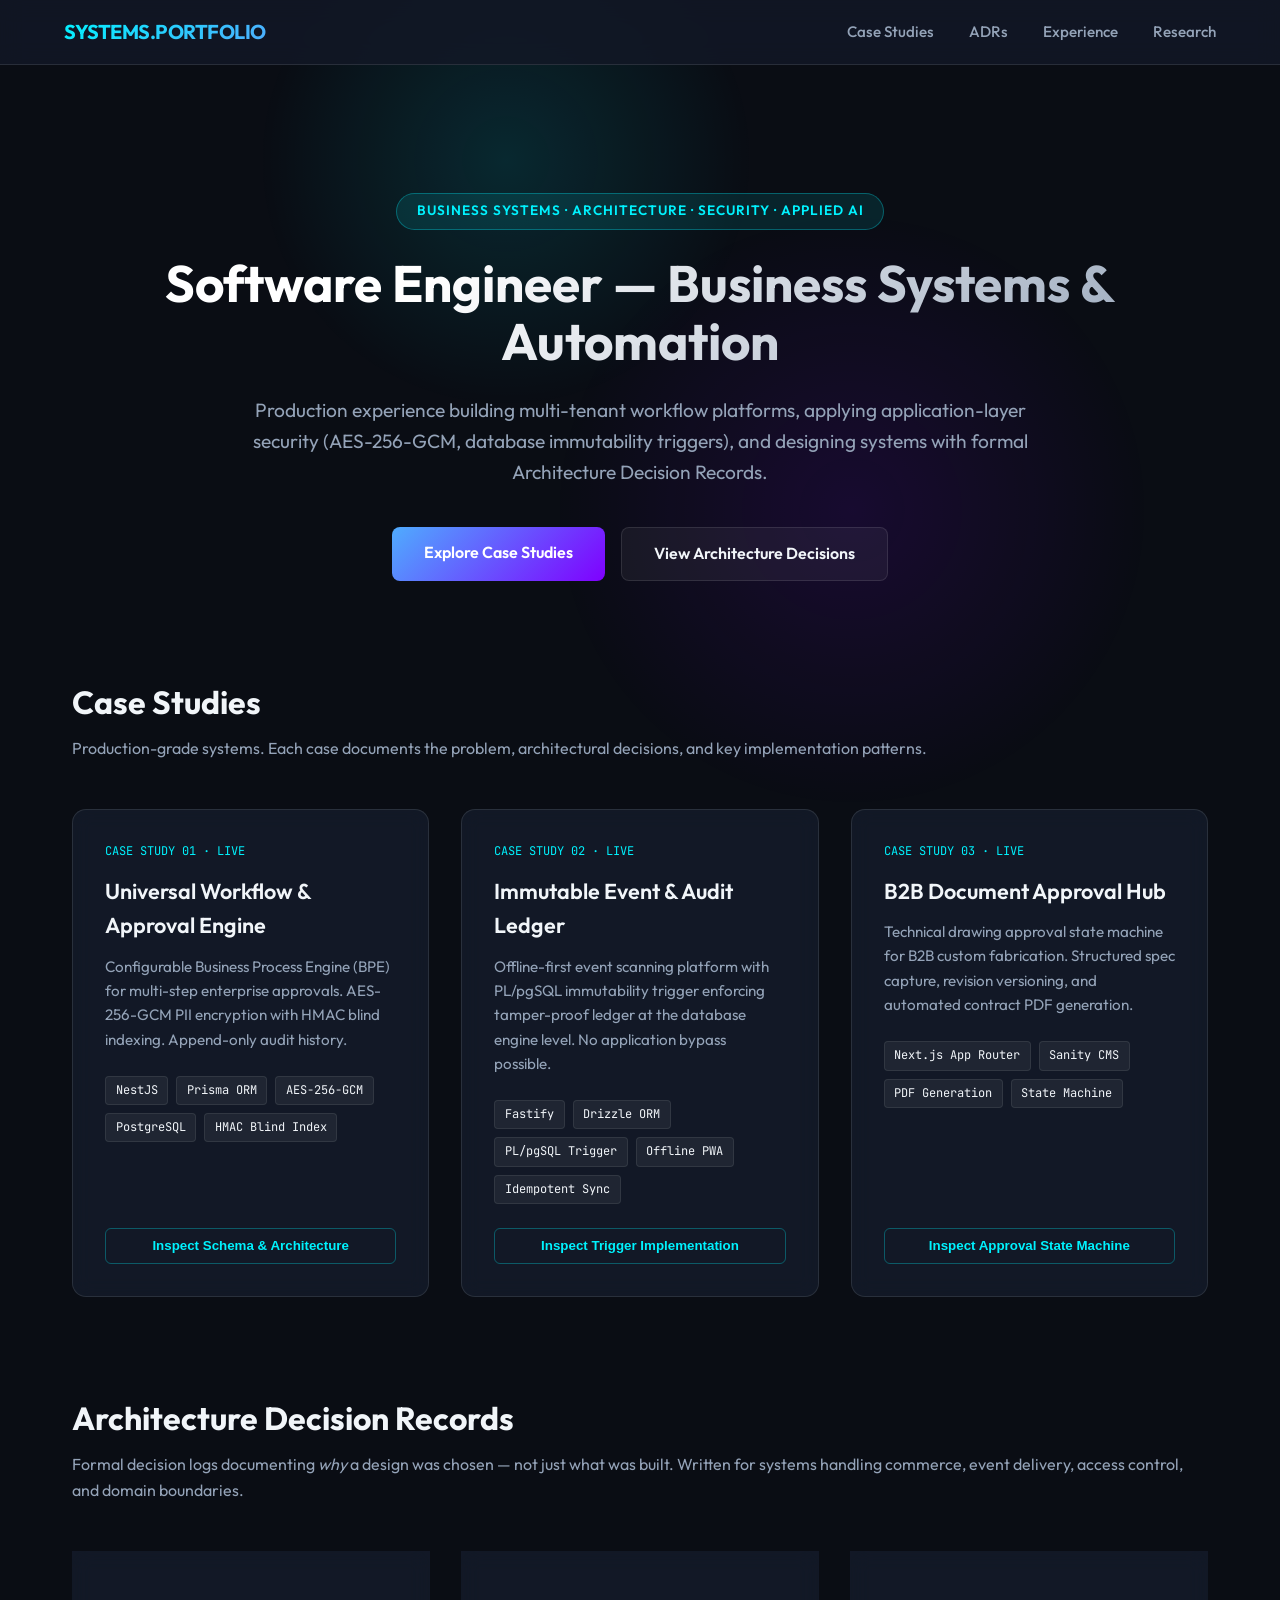
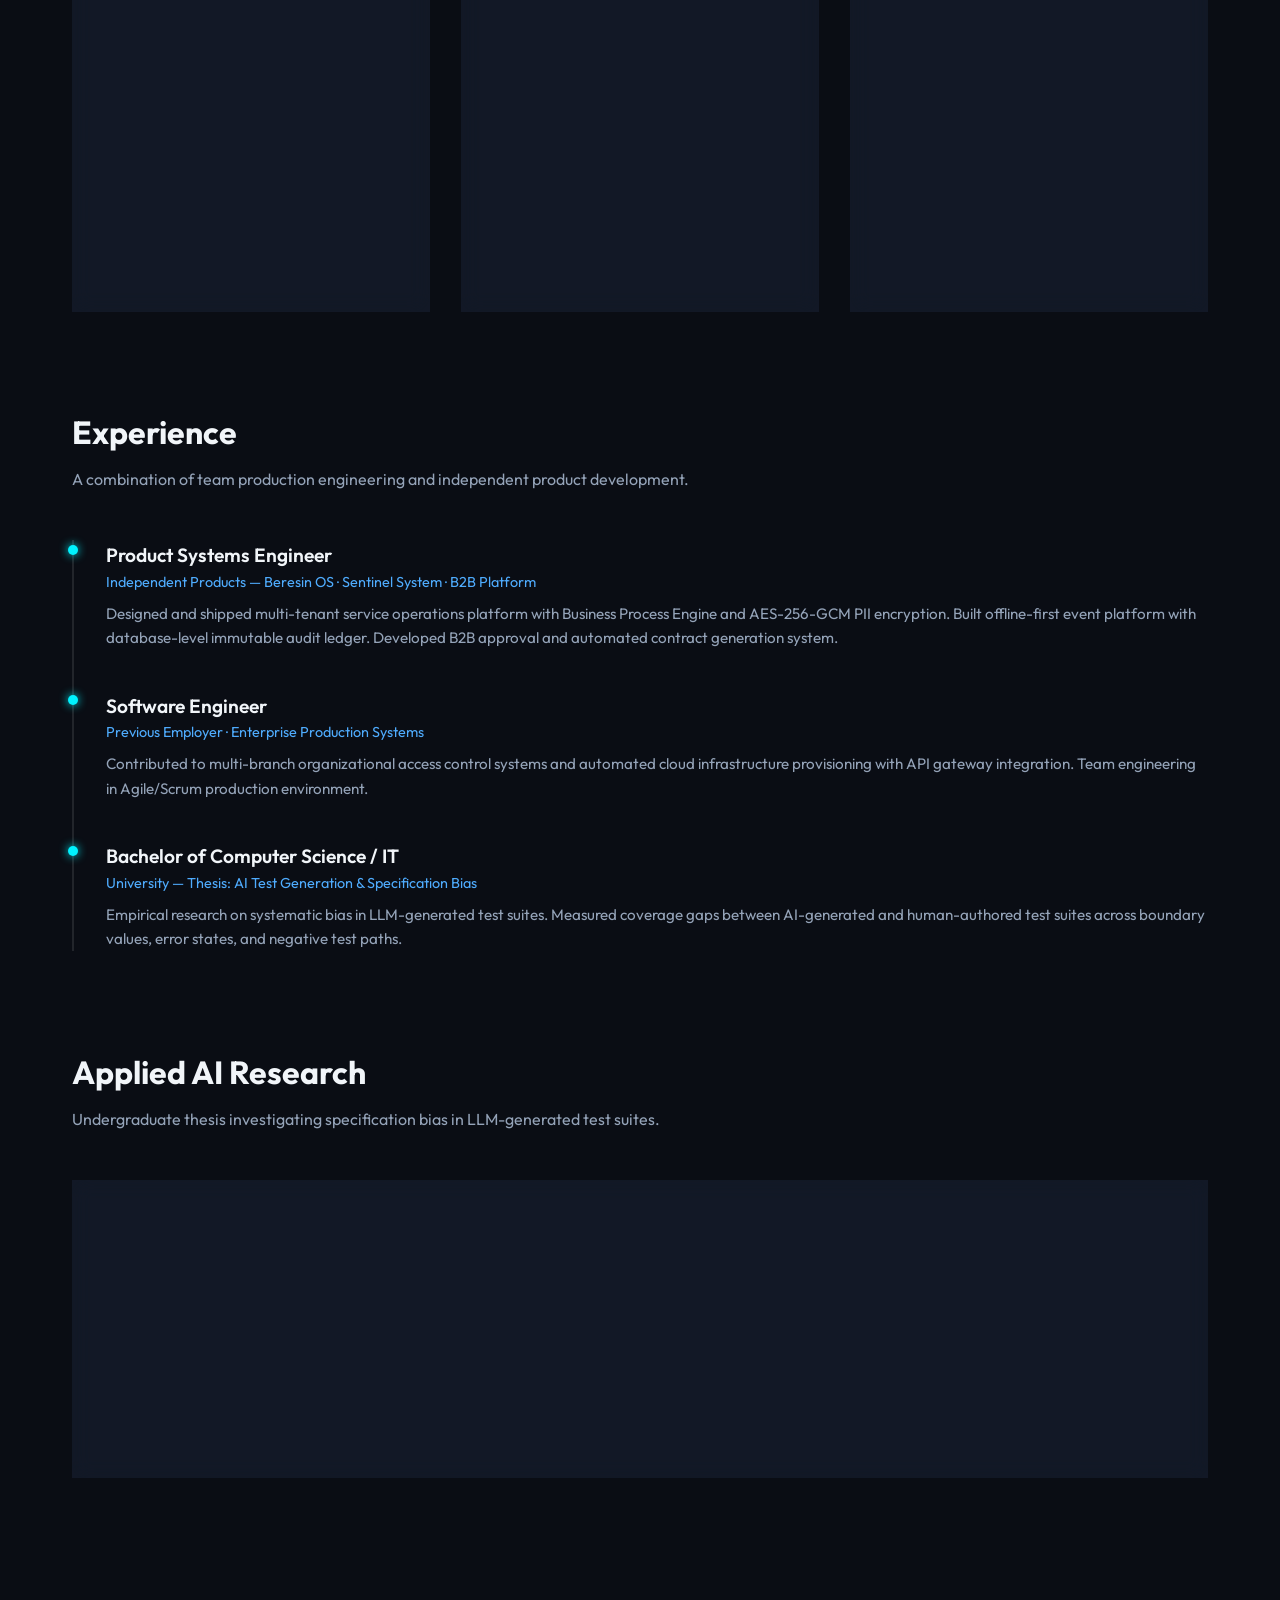
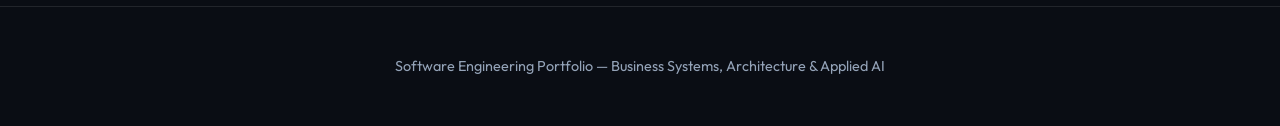
==== website/index.html @ 63b2bacb "feat: initial commit of sanitized enterprise portfolio hub" ====
<!DOCTYPE html>
<html lang="en">
<head>
  <meta charset="UTF-8">
  <meta name="viewport" content="width=device-width, initial-scale=1.0">
  <title>Software Engineer — Business Systems & Automation | Portfolio</title>
  <meta name="description" content="Engineering portfolio: configurable workflow engines, immutable audit ledgers, B2B approval systems, architecture decision records, and applied AI research.">
  <link rel="stylesheet" href="style.css">
</head>
<body>
  <div class="bg-glow-1"></div>
  <div class="bg-glow-2"></div>

  <!-- Navigation -->
  <header>
    <div class="logo">SYSTEMS.PORTFOLIO</div>
    <nav>
      <a href="#case-studies">Case Studies</a>
      <a href="#architecture">ADRs</a>
      <a href="#experience">Experience</a>
      <a href="#research">Research</a>
    </nav>
  </header>

  <div class="container">

    <!-- Hero -->
    <section class="hero">
      <div class="badge">Business Systems · Architecture · Security · Applied AI</div>
      <h1>Software Engineer — Business Systems & Automation</h1>
      <p>
        Production experience building multi-tenant workflow platforms, applying application-layer
        security (AES-256-GCM, database immutability triggers), and designing systems with
        formal Architecture Decision Records.
      </p>
      <div class="hero-btns">
        <a href="#case-studies" class="btn-primary" id="hero-cta-cases">Explore Case Studies</a>
        <a href="#architecture" class="btn-secondary" id="hero-cta-adrs">View Architecture Decisions</a>
      </div>
    </section>

    <!-- Case Studies -->
    <section id="case-studies">
      <h2 class="section-title">Case Studies</h2>
      <p class="section-subtitle">
        Production-grade systems. Each case documents the problem, architectural decisions, and key implementation patterns.
      </p>

      <div class="grid-3">

        <!-- Case 1 -->
        <div class="card" id="card-case1">
          <div>
            <div class="card-tag">Case Study 01 · Live</div>
            <h3>Universal Workflow & Approval Engine</h3>
            <p>
              Configurable Business Process Engine (BPE) for multi-step enterprise approvals.
              AES-256-GCM PII encryption with HMAC blind indexing. Append-only audit history.
            </p>
            <div class="card-tech">
              <span class="tech-pill">NestJS</span>
              <span class="tech-pill">Prisma ORM</span>
              <span class="tech-pill">AES-256-GCM</span>
              <span class="tech-pill">PostgreSQL</span>
              <span class="tech-pill">HMAC Blind Index</span>
            </div>
          </div>
          <button class="card-btn" id="btn-case1" onclick="openModal('modal-case1')">
            Inspect Schema & Architecture
          </button>
        </div>

        <!-- Case 2 -->
        <div class="card" id="card-case2">
          <div>
            <div class="card-tag">Case Study 02 · Live</div>
            <h3>Immutable Event & Audit Ledger</h3>
            <p>
              Offline-first event scanning platform with PL/pgSQL immutability trigger
              enforcing tamper-proof ledger at the database engine level. No application bypass possible.
            </p>
            <div class="card-tech">
              <span class="tech-pill">Fastify</span>
              <span class="tech-pill">Drizzle ORM</span>
              <span class="tech-pill">PL/pgSQL Trigger</span>
              <span class="tech-pill">Offline PWA</span>
              <span class="tech-pill">Idempotent Sync</span>
            </div>
          </div>
          <button class="card-btn" id="btn-case2" onclick="openModal('modal-case2')">
            Inspect Trigger Implementation
          </button>
        </div>

        <!-- Case 3 -->
        <div class="card" id="card-case3">
          <div>
            <div class="card-tag">Case Study 03 · Live</div>
            <h3>B2B Document Approval Hub</h3>
            <p>
              Technical drawing approval state machine for B2B custom fabrication.
              Structured spec capture, revision versioning, and automated contract PDF generation.
            </p>
            <div class="card-tech">
              <span class="tech-pill">Next.js App Router</span>
              <span class="tech-pill">Sanity CMS</span>
              <span class="tech-pill">PDF Generation</span>
              <span class="tech-pill">State Machine</span>
            </div>
          </div>
          <button class="card-btn" id="btn-case3" onclick="openModal('modal-case3')">
            Inspect Approval State Machine
          </button>
        </div>

      </div>
    </section>

    <!-- ADRs -->
    <section id="architecture">
      <h2 class="section-title">Architecture Decision Records</h2>
      <p class="section-subtitle">
        Formal decision logs documenting <em>why</em> a design was chosen — not just what was built.
        Written for systems handling commerce, event delivery, access control, and domain boundaries.
      </p>

      <div class="grid-3">
        <div class="card" id="card-adr1">
          <div class="card-tag">ADR 0001 · Accepted</div>
          <h3>10-Domain Bounded Context Map</h3>
          <p>
            Defines explicit bounded context boundaries across Platform, Commerce, Operations,
            Relationships, and six other domains to prevent the "super-app" collapse pattern.
          </p>
          <button class="card-btn" id="btn-adr1" onclick="openModal('modal-adr1')">Read Decision</button>
        </div>

        <div class="card" id="card-adr6">
          <div class="card-tag">ADR 0006 · Accepted</div>
          <h3>Event Delivery: Transactional Outbox / Inbox</h3>
          <p>
            Guarantees at-least-once, exactly-once-in-effect domain event delivery
            using the outbox/inbox pattern — no message broker required at current scale.
          </p>
          <button class="card-btn" id="btn-adr6" onclick="openModal('modal-adr6')">Read Decision</button>
        </div>

        <div class="card" id="card-adr7">
          <div class="card-tag">ADR 0007 · Accepted</div>
          <h3>Platform Owns Module Entitlements</h3>
          <p>
            Centralises RBAC entitlement checks in the Platform core to eliminate
            duplicated permission logic and ensure consistent enforcement across all modules.
          </p>
          <button class="card-btn" id="btn-adr7" onclick="openModal('modal-adr7')">Read Decision</button>
        </div>
      </div>
    </section>

    <!-- Experience -->
    <section id="experience">
      <h2 class="section-title">Experience</h2>
      <p class="section-subtitle">
        A combination of team production engineering and independent product development.
      </p>

      <div class="timeline">

        <div class="timeline-item" id="exp-ventures">
          <div class="timeline-title">Product Systems Engineer</div>
          <div class="timeline-role">Independent Products — Beresin OS · Sentinel System · B2B Platform</div>
          <div class="timeline-desc">
            Designed and shipped multi-tenant service operations platform with Business Process Engine
            and AES-256-GCM PII encryption. Built offline-first event platform with database-level
            immutable audit ledger. Developed B2B approval and automated contract generation system.
          </div>
        </div>

        <div class="timeline-item" id="exp-team">
          <div class="timeline-title">Software Engineer</div>
          <div class="timeline-role">Previous Employer · Enterprise Production Systems</div>
          <div class="timeline-desc">
            Contributed to multi-branch organizational access control systems and automated
            cloud infrastructure provisioning with API gateway integration.
            Team engineering in Agile/Scrum production environment.
          </div>
        </div>

        <div class="timeline-item" id="exp-edu">
          <div class="timeline-title">Bachelor of Computer Science / IT</div>
          <div class="timeline-role">University — Thesis: AI Test Generation & Specification Bias</div>
          <div class="timeline-desc">
            Empirical research on systematic bias in LLM-generated test suites.
            Measured coverage gaps between AI-generated and human-authored test suites across
            boundary values, error states, and negative test paths.
          </div>
        </div>

      </div>
    </section>

    <!-- Research -->
    <section id="research">
      <h2 class="section-title">Applied AI Research</h2>
      <p class="section-subtitle">
        Undergraduate thesis investigating specification bias in LLM-generated test suites.
      </p>

      <div class="card" id="card-research" style="margin-bottom: 4rem;">
        <div class="card-tag">Thesis Research · Empirical Study</div>
        <h3>Automated AI Test Generation & Specification Bias Analysis</h3>
        <p>
          Do LLM-generated test suites exhibit systematic happy-path bias? This empirical research
          measured edge-case coverage gaps, boundary value coverage, and reproducibility
          across multiple model configurations and prompt strategies.
        </p>
        <div class="card-tech" style="margin-bottom:1rem;">
          <span class="tech-pill">Python</span>
          <span class="tech-pill">LLM Prompting</span>
          <span class="tech-pill">Coverage Analysis</span>
          <span class="tech-pill">Empirical Study</span>
        </div>
        <button class="card-btn" id="btn-research" onclick="openModal('modal-research')">Read Research Overview</button>
      </div>
    </section>

  </div><!-- /container -->

  <!-- ============================================================
       MODALS
       ============================================================ -->

  <!-- Modal Case 1 -->
  <div id="modal-case1" class="modal-overlay" role="dialog" aria-modal="true" aria-labelledby="m1-title">
    <div class="modal-content">
      <button class="modal-close" onclick="closeModal('modal-case1')" aria-label="Close">&times;</button>
      <h2 id="m1-title">Case Study 01: Universal Workflow Engine</h2>
      <p style="color:var(--text-muted); margin-bottom:1rem;">
        Application-layer AES-256-GCM PII encryption + HMAC-SHA256 blind indexing + append-only audit log.
        Domain-agnostic state machine handles procurement, HR, maintenance, capex — same engine, different payloads.
      </p>
      <pre><code>// User: PII encrypted at application layer before DB write
model User {
  // 🔒 AES-256-GCM ciphertext — plaintext never stored
  emailCiphertext  String  @map("email")
  // 🔎 HMAC-SHA256 — enables WHERE email_bidx = ? without decryption
  emailBlindIndex  String  @unique @map("email_bidx")
}

// Generic BPE request — any approval domain
model WorkflowRequest {
  domain        String         // "procurement" | "hr" | "maintenance"
  payload       Json           // typed domain-specific fields
  currentStatus WorkflowStatus @default(draft)

  @@index([domain])
  @@index([currentStatus])
}

// Append-only step log — INSERT only, never UPDATE or DELETE
model ApprovalHistory {
  previousStatus WorkflowStatus
  newStatus      WorkflowStatus
  executedAt     DateTime @default(now())

  @@index([requestId])
}</code></pre>
    </div>
  </div>

  <!-- Modal Case 2 -->
  <div id="modal-case2" class="modal-overlay" role="dialog" aria-modal="true" aria-labelledby="m2-title">
    <div class="modal-content">
      <button class="modal-close" onclick="closeModal('modal-case2')" aria-label="Close">&times;</button>
      <h2 id="m2-title">Case Study 02: Immutable Ledger Trigger</h2>
      <p style="color:var(--text-muted); margin-bottom:1rem;">
        PL/pgSQL trigger enforcing append-only semantics at the PostgreSQL engine level.
        Cannot be bypassed by application code, API keys, or direct DB sessions —
        only a superuser DROP TRIGGER (itself a logged DDL event) can remove it.
      </p>
      <pre><code>CREATE OR REPLACE FUNCTION enforce_ledger_immutability()
RETURNS TRIGGER AS $$
BEGIN
    IF TG_OP = 'UPDATE' THEN
        RAISE EXCEPTION
            'SECURITY VIOLATION: Ledger entry % cannot be modified. '
            'Attempted by session user "%".',
            OLD.id, session_user
            USING ERRCODE = 'restrict_violation';  -- SQLSTATE 23001

    ELSIF TG_OP = 'DELETE' THEN
        RAISE EXCEPTION
            'SECURITY VIOLATION: Ledger entry % cannot be deleted. '
            'Attempted by session user "%".',
            OLD.id, session_user
            USING ERRCODE = 'restrict_violation';
    END IF;

    RETURN NULL; -- cancels the operation
END;
$$ LANGUAGE plpgsql SECURITY DEFINER;

-- Attach: fires BEFORE every row-level UPDATE or DELETE
CREATE TRIGGER trg_ledger_immutability
    BEFORE UPDATE OR DELETE ON event_wallet_ledger
    FOR EACH ROW EXECUTE FUNCTION enforce_ledger_immutability();</code></pre>
    </div>
  </div>

  <!-- Modal Case 3 -->
  <div id="modal-case3" class="modal-overlay" role="dialog" aria-modal="true" aria-labelledby="m3-title">
    <div class="modal-content">
      <button class="modal-close" onclick="closeModal('modal-case3')" aria-label="Close">&times;</button>
      <h2 id="m3-title">Case Study 03: B2B Approval State Machine</h2>
      <p style="color:var(--text-muted); margin-bottom:1rem;">
        Structured state machine governing technical drawing approvals before production commencement.
        Every revision cycle creates a new versioned spec. Contract PDF is generated from the exact
        approved spec version — not from human-typed text.
      </p>
      <pre><code>State Machine Transitions:

  draft
    └─► client_submitted
              └─► internal_review
                        ├─► revision_requested
                        │         └─► client_resubmitted
                        │                   └─► (back to internal_review)
                        ├─► rejected          [terminal]
                        └─► approved
                                  └─► contract_generated  [terminal]
                                            │
                                            ▼
                                  Auto-generate PDF:
                                  - Embeds approved spec version ID
                                  - Timestamps all signoff parties
                                  - Cryptographic hash of approved payload</code></pre>
    </div>
  </div>

  <!-- Modal ADR 1 -->
  <div id="modal-adr1" class="modal-overlay" role="dialog" aria-modal="true" aria-labelledby="madr1-title">
    <div class="modal-content">
      <button class="modal-close" onclick="closeModal('modal-adr1')" aria-label="Close">&times;</button>
      <h2 id="madr1-title">ADR 0001: 10-Domain Bounded Context Map</h2>
      <p style="color:var(--text-muted); margin-bottom:1rem;"><strong>Status</strong>: Accepted · 2026-06-18</p>
      <p><strong>Context</strong></p>
      <p>
        The system spans multiple products (commerce, POS, CRM, AI, invoicing). Without explicit
        boundaries, everything collapses into one super-app or fragments into ad-hoc tables with no
        owner. Options evaluated: ~6 broad domains (too coarse — Commerce, Operations, Relationship
        conflate), ~20 fine domains (too much ownership and CI overhead), 10 domains (optimal balance).
      </p>
      <p style="margin-top:1rem;"><strong>Decision</strong></p>
      <p>
        Adopt 10 domains: Platform · Commerce · Relationship · Operations · Content · Intelligence ·
        Automation · Analytics · Finance · Integration. Each domain owns its model, data, rules, API,
        events, permissions, and lifecycle. The set is closed — adding or removing a domain requires a new ADR.
      </p>
      <p style="margin-top:1rem;"><strong>Consequences</strong></p>
      <p>
        Every business record has a clear home. Cross-domain collaboration must go through events/APIs,
        never shared tables. Platform remains a trust layer, not a super-monolith.
      </p>
    </div>
  </div>

  <!-- Modal ADR 6 -->
  <div id="modal-adr6" class="modal-overlay" role="dialog" aria-modal="true" aria-labelledby="madr6-title">
    <div class="modal-content">
      <button class="modal-close" onclick="closeModal('modal-adr6')" aria-label="Close">&times;</button>
      <h2 id="madr6-title">ADR 0006: Event Delivery via Transactional Outbox / Inbox</h2>
      <p style="color:var(--text-muted); margin-bottom:1rem;"><strong>Status</strong>: Accepted · 2026-06-18</p>
      <p><strong>Context</strong></p>
      <p>
        Domains must collaborate through events, never shared tables. A single paid-order event fans
        out to seven domains. Three options: in-process emit (loses events on crash — unacceptable for
        money-adjacent events), message broker now (justified overhead at current scale), or
        transactional outbox/inbox on the existing DB.
      </p>
      <p style="margin-top:1rem;"><strong>Decision</strong></p>
      <p>
        Adopt the transactional outbox + inbox pattern. The outbox row is written in the same DB
        transaction as the state change. Each consuming domain owns its own inbox, keyed by event ID —
        making consumption idempotent (exactly-once in effect) over at-least-once delivery.
        A real broker can be introduced later between the relay and the inbox without rewriting outbox or inbox tables.
      </p>
      <p style="margin-top:1rem;"><strong>Consequences</strong></p>
      <p>
        No event is lost on crash. No event is processed twice. No new infrastructure required.
        Every domain pays a uniform, small cost: two tables + relay + dedupe.
      </p>
    </div>
  </div>

  <!-- Modal ADR 7 -->
  <div id="modal-adr7" class="modal-overlay" role="dialog" aria-modal="true" aria-labelledby="madr7-title">
    <div class="modal-content">
      <button class="modal-close" onclick="closeModal('modal-adr7')" aria-label="Close">&times;</button>
      <h2 id="madr7-title">ADR 0007: Platform Owns Module Entitlements</h2>
      <p style="color:var(--text-muted); margin-bottom:1rem;"><strong>Status</strong>: Accepted · 2026-06-18</p>
      <p><strong>Context</strong></p>
      <p>
        Each product module needs to check whether a tenant has purchased and activated a given feature.
        If each module implements its own entitlement check, the logic diverges over time, edge cases
        are handled inconsistently, and a billing change requires coordinating updates across all modules.
      </p>
      <p style="margin-top:1rem;"><strong>Decision</strong></p>
      <p>
        Platform is the single source of truth for module entitlements. Any module that needs to gate
        a feature calls the Platform entitlement service (or reads from a Platform-owned cache),
        never maintains its own entitlement state.
      </p>
      <p style="margin-top:1rem;"><strong>Consequences</strong></p>
      <p>
        Billing changes propagate to all modules automatically. Entitlement logic is tested once, in
        one place. Modules become simpler — they make a single query, not a policy decision.
        Platform becomes a critical dependency, so its availability SLA matters.
      </p>
    </div>
  </div>

  <!-- Modal Research -->
  <div id="modal-research" class="modal-overlay" role="dialog" aria-modal="true" aria-labelledby="mres-title">
    <div class="modal-content">
      <button class="modal-close" onclick="closeModal('modal-research')" aria-label="Close">&times;</button>
      <h2 id="mres-title">Research: AI Test Generation & Specification Bias</h2>
      <p style="color:var(--text-muted); margin-bottom:1rem;"><strong>Type</strong>: Undergraduate Thesis · Empirical Study</p>
      <p><strong>Research Question</strong></p>
      <p>
        Do LLM-generated test suites systematically overfit to the happy path described in a
        specification, while consistently failing to cover edge cases and negative test paths?
      </p>
      <p style="margin-top:1rem;"><strong>Methodology</strong></p>
      <p style="color:var(--text-muted);">
        Empirical study: LLM prompting with varied temperature & prompt structures → coverage analysis
        against human-authored test suites → reproducibility testing across multiple sessions.
      </p>
      <p style="margin-top:1rem;"><strong>Key Findings</strong></p>
      <ul style="color:var(--text-muted); padding-left:1.5rem; margin-top:0.5rem;">
        <li>Happy-path bias is consistent and measurable across all tested configurations.</li>
        <li>Explicit prompting for failure cases improved edge-case coverage significantly, but still below human-authored suites.</li>
        <li>Deterministic sampling (temperature=0) produces <em>reproducible</em> bias — the same gaps appear every run.</li>
        <li>Specification quality was the dominant variable — ambiguous specs produced the worst AI coverage regardless of model.</li>
      </ul>
      <p style="margin-top:1rem;"><strong>Practical Implication</strong></p>
      <p>
        AI test generation is most effective as a first-pass tool. The bottleneck is specification
        clarity, not model capability. Structured specs (Gherkin, OpenAPI) improve AI test quality
        more than prompt engineering alone.
      </p>
    </div>
  </div>

  <!-- Footer -->
  <footer>
    <p>Software Engineering Portfolio &mdash; Business Systems, Architecture & Applied AI</p>
  </footer>

  <script>
    function openModal(id) {
      document.getElementById(id).style.display = 'flex';
      document.body.style.overflow = 'hidden';
    }
    function closeModal(id) {
      document.getElementById(id).style.display = 'none';
      document.body.style.overflow = '';
    }
    // Close on overlay click
    document.querySelectorAll('.modal-overlay').forEach(function(el) {
      el.addEventListener('click', function(e) {
        if (e.target === el) closeModal(el.id);
      });
    });
    // Close on Escape key
    document.addEventListener('keydown', function(e) {
      if (e.key === 'Escape') {
        document.querySelectorAll('.modal-overlay').forEach(function(el) {
          if (el.style.display === 'flex') closeModal(el.id);
        });
      }
    });
  </script>
</body>
</html>
---- website/style.css ----
@import url('https://fonts.googleapis.com/css2?family=Outfit:wght@300;400;500;600;700&family=JetBrains+Mono:wght@400;500;600&display=swap');

:root {
  --bg-primary: #0a0d14;
  --bg-secondary: #121824;
  --bg-card: rgba(22, 30, 46, 0.7);
  --bg-glass: rgba(18, 24, 38, 0.85);
  
  --accent-cyan: #00f2fe;
  --accent-blue: #4facfe;
  --accent-purple: #7f00ff;
  --accent-emerald: #10b981;
  
  --text-main: #f1f5f9;
  --text-muted: #94a3b8;
  --border-light: rgba(255, 255, 255, 0.1);
  --border-glow: rgba(0, 242, 254, 0.3);
  
  --font-sans: 'Outfit', -apple-system, BlinkMacSystemFont, sans-serif;
  --font-mono: 'JetBrains Mono', monospace;
}

* {
  box-sizing: border-box;
  margin: 0;
  padding: 0;
}

body {
  background-color: var(--bg-primary);
  color: var(--text-main);
  font-family: var(--font-sans);
  line-height: 1.6;
  overflow-x: hidden;
}

/* Background Glowing Orbs */
.bg-glow-1 {
  position: fixed;
  top: -10%;
  left: 20%;
  width: 500px;
  height: 500px;
  background: radial-gradient(circle, rgba(0, 242, 254, 0.12) 0%, rgba(0,0,0,0) 70%);
  z-index: -1;
  pointer-events: none;
}

.bg-glow-2 {
  position: fixed;
  bottom: 10%;
  right: 10%;
  width: 600px;
  height: 600px;
  background: radial-gradient(circle, rgba(127, 0, 255, 0.12) 0%, rgba(0,0,0,0) 70%);
  z-index: -1;
  pointer-events: none;
}

/* Header & Nav */
header {
  position: sticky;
  top: 0;
  z-index: 100;
  background: var(--bg-glass);
  backdrop-filter: blur(12px);
  border-bottom: 1px solid var(--border-light);
  padding: 1rem 5%;
  display: flex;
  justify-content: space-between;
  align-items: center;
}

.logo {
  font-weight: 700;
  font-size: 1.25rem;
  background: linear-gradient(135deg, var(--accent-cyan), var(--accent-blue));
  -webkit-background-clip: text;
  -webkit-text-fill-color: transparent;
  letter-spacing: -0.5px;
}

nav a {
  color: var(--text-muted);
  text-decoration: none;
  margin-left: 2rem;
  font-weight: 500;
  font-size: 0.95rem;
  transition: all 0.2s ease;
}

nav a:hover {
  color: var(--accent-cyan);
}

/* Container */
.container {
  max-width: 1200px;
  margin: 0 auto;
  padding: 4rem 2rem;
}

/* Hero Section */
.hero {
  text-align: center;
  padding: 4rem 1rem 6rem;
}

.badge {
  display: inline-block;
  padding: 0.4rem 1.2rem;
  border-radius: 9999px;
  background: rgba(0, 242, 254, 0.1);
  border: 1px solid rgba(0, 242, 254, 0.3);
  color: var(--accent-cyan);
  font-size: 0.85rem;
  font-weight: 600;
  margin-bottom: 1.5rem;
  text-transform: uppercase;
  letter-spacing: 1px;
}

.hero h1 {
  font-size: 3.2rem;
  font-weight: 700;
  line-height: 1.15;
  margin-bottom: 1.5rem;
  background: linear-gradient(135deg, #ffffff 30%, var(--text-muted));
  -webkit-background-clip: text;
  -webkit-text-fill-color: transparent;
}

.hero p {
  font-size: 1.2rem;
  color: var(--text-muted);
  max-width: 800px;
  margin: 0 auto 2.5rem;
}

.hero-btns {
  display: flex;
  gap: 1rem;
  justify-content: center;
}

.btn-primary {
  background: linear-gradient(135deg, var(--accent-blue), var(--accent-purple));
  color: #fff;
  padding: 0.8rem 2rem;
  border-radius: 8px;
  text-decoration: none;
  font-weight: 600;
  transition: transform 0.2s, box-shadow 0.2s;
  border: none;
  cursor: pointer;
}

.btn-primary:hover {
  transform: translateY(-2px);
  box-shadow: 0 10px 25px rgba(79, 172, 254, 0.4);
}

.btn-secondary {
  background: rgba(255, 255, 255, 0.05);
  color: var(--text-main);
  padding: 0.8rem 2rem;
  border-radius: 8px;
  text-decoration: none;
  font-weight: 600;
  border: 1px solid var(--border-light);
  transition: background 0.2s;
}

.btn-secondary:hover {
  background: rgba(255, 255, 255, 0.1);
}

/* Section Titles */
.section-title {
  font-size: 2rem;
  font-weight: 700;
  margin-bottom: 0.5rem;
}

.section-subtitle {
  color: var(--text-muted);
  margin-bottom: 3rem;
}

/* Grid Layouts */
.grid-3 {
  display: grid;
  grid-template-columns: repeat(auto-fit, minmax(340px, 1fr));
  gap: 2rem;
  margin-bottom: 6rem;
}

/* Cards */
.card {
  background: var(--bg-card);
  border: 1px solid var(--border-light);
  border-radius: 14px;
  padding: 2rem;
  backdrop-filter: blur(10px);
  transition: all 0.3s ease;
  display: flex;
  flex-direction: column;
  justify-content: space-between;
}

.card:hover {
  border-color: var(--border-glow);
  transform: translateY(-4px);
  box-shadow: 0 12px 30px rgba(0, 0, 0, 0.5);
}

.card-tag {
  font-size: 0.75rem;
  font-family: var(--font-mono);
  color: var(--accent-cyan);
  text-transform: uppercase;
  margin-bottom: 0.75rem;
}

.card h3 {
  font-size: 1.35rem;
  font-weight: 600;
  margin-bottom: 0.75rem;
}

.card p {
  color: var(--text-muted);
  font-size: 0.95rem;
  margin-bottom: 1.5rem;
  flex-grow: 1;
}

.card-tech {
  display: flex;
  flex-wrap: wrap;
  gap: 0.5rem;
  margin-bottom: 1.5rem;
}

.tech-pill {
  font-size: 0.75rem;
  font-family: var(--font-mono);
  background: rgba(255, 255, 255, 0.06);
  padding: 0.25rem 0.6rem;
  border-radius: 4px;
  border: 1px solid rgba(255, 255, 255, 0.08);
}

.card-btn {
  background: transparent;
  color: var(--accent-cyan);
  border: 1px solid rgba(0, 242, 254, 0.3);
  padding: 0.6rem 1.2rem;
  border-radius: 6px;
  font-weight: 600;
  cursor: pointer;
  width: 100%;
  transition: all 0.2s ease;
}

.card-btn:hover {
  background: rgba(0, 242, 254, 0.1);
}

/* Timeline */
.timeline {
  border-left: 2px solid var(--border-light);
  padding-left: 2rem;
  margin-bottom: 6rem;
}

.timeline-item {
  position: relative;
  margin-bottom: 2.5rem;
}

.timeline-item::before {
  content: '';
  position: absolute;
  left: calc(-2rem - 6px);
  top: 0.3rem;
  width: 10px;
  height: 10px;
  border-radius: 50%;
  background: var(--accent-cyan);
  box-shadow: 0 0 10px var(--accent-cyan);
}

.timeline-title {
  font-size: 1.2rem;
  font-weight: 600;
}

.timeline-role {
  color: var(--accent-blue);
  font-size: 0.9rem;
  margin-bottom: 0.5rem;
}

.timeline-desc {
  color: var(--text-muted);
  font-size: 0.95rem;
}

/* Modal */
.modal-overlay {
  position: fixed;
  top: 0;
  left: 0;
  width: 100%;
  height: 100%;
  background: rgba(0, 0, 0, 0.8);
  backdrop-filter: blur(8px);
  z-index: 1000;
  display: none;
  justify-content: center;
  align-items: center;
  padding: 2rem;
}

.modal-content {
  background: var(--bg-secondary);
  border: 1px solid var(--border-light);
  border-radius: 16px;
  max-width: 800px;
  width: 100%;
  max-height: 85vh;
  overflow-y: auto;
  padding: 2.5rem;
  position: relative;
  box-shadow: 0 20px 50px rgba(0,0,0,0.8);
}

.modal-close {
  position: absolute;
  top: 1.5rem;
  right: 1.5rem;
  background: rgba(255,255,255,0.1);
  border: none;
  color: var(--text-main);
  width: 36px;
  height: 36px;
  border-radius: 50%;
  font-size: 1.2rem;
  cursor: pointer;
}

pre code {
  font-family: var(--font-mono);
  background: #090c10;
  display: block;
  padding: 1.2rem;
  border-radius: 8px;
  border: 1px solid var(--border-light);
  color: #38bdf8;
  font-size: 0.85rem;
  overflow-x: auto;
  margin: 1rem 0;
}

footer {
  border-top: 1px solid var(--border-light);
  padding: 3rem 5%;
  text-align: center;
  color: var(--text-muted);
  font-size: 0.9rem;
}
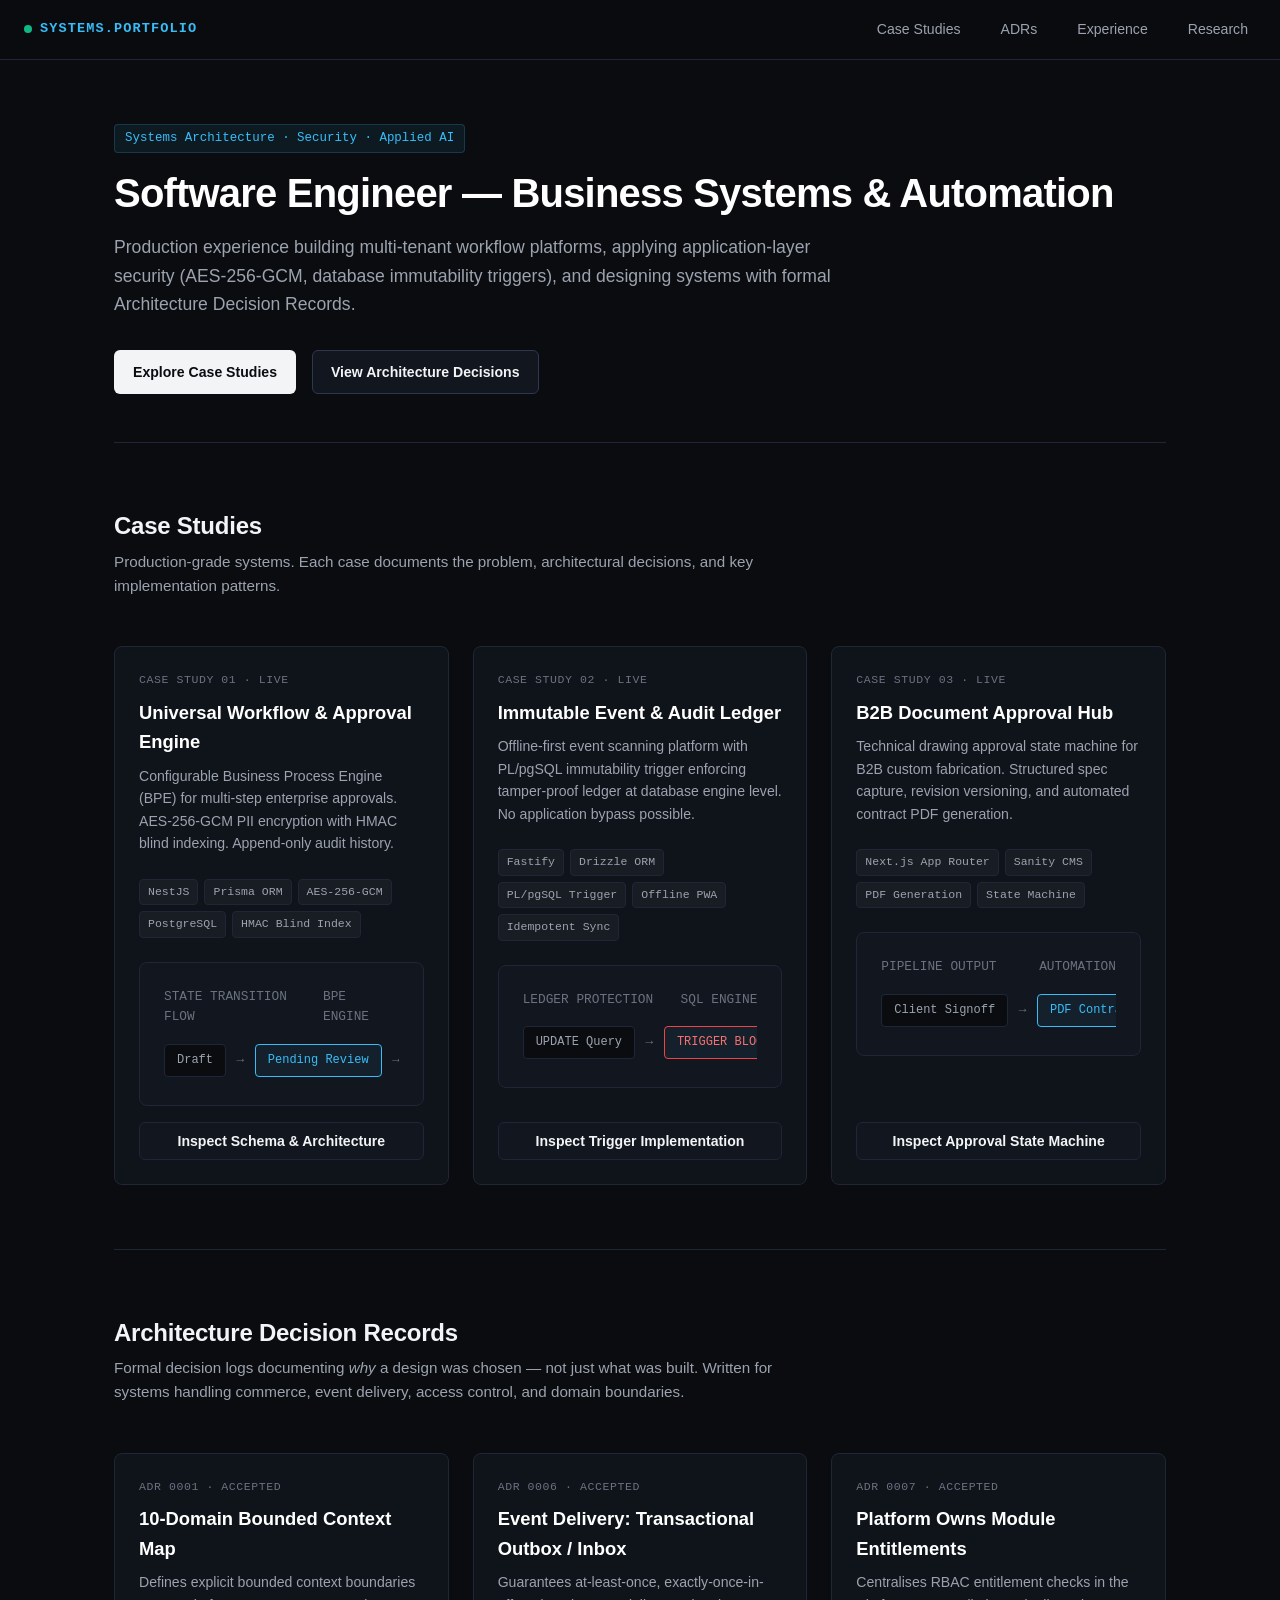
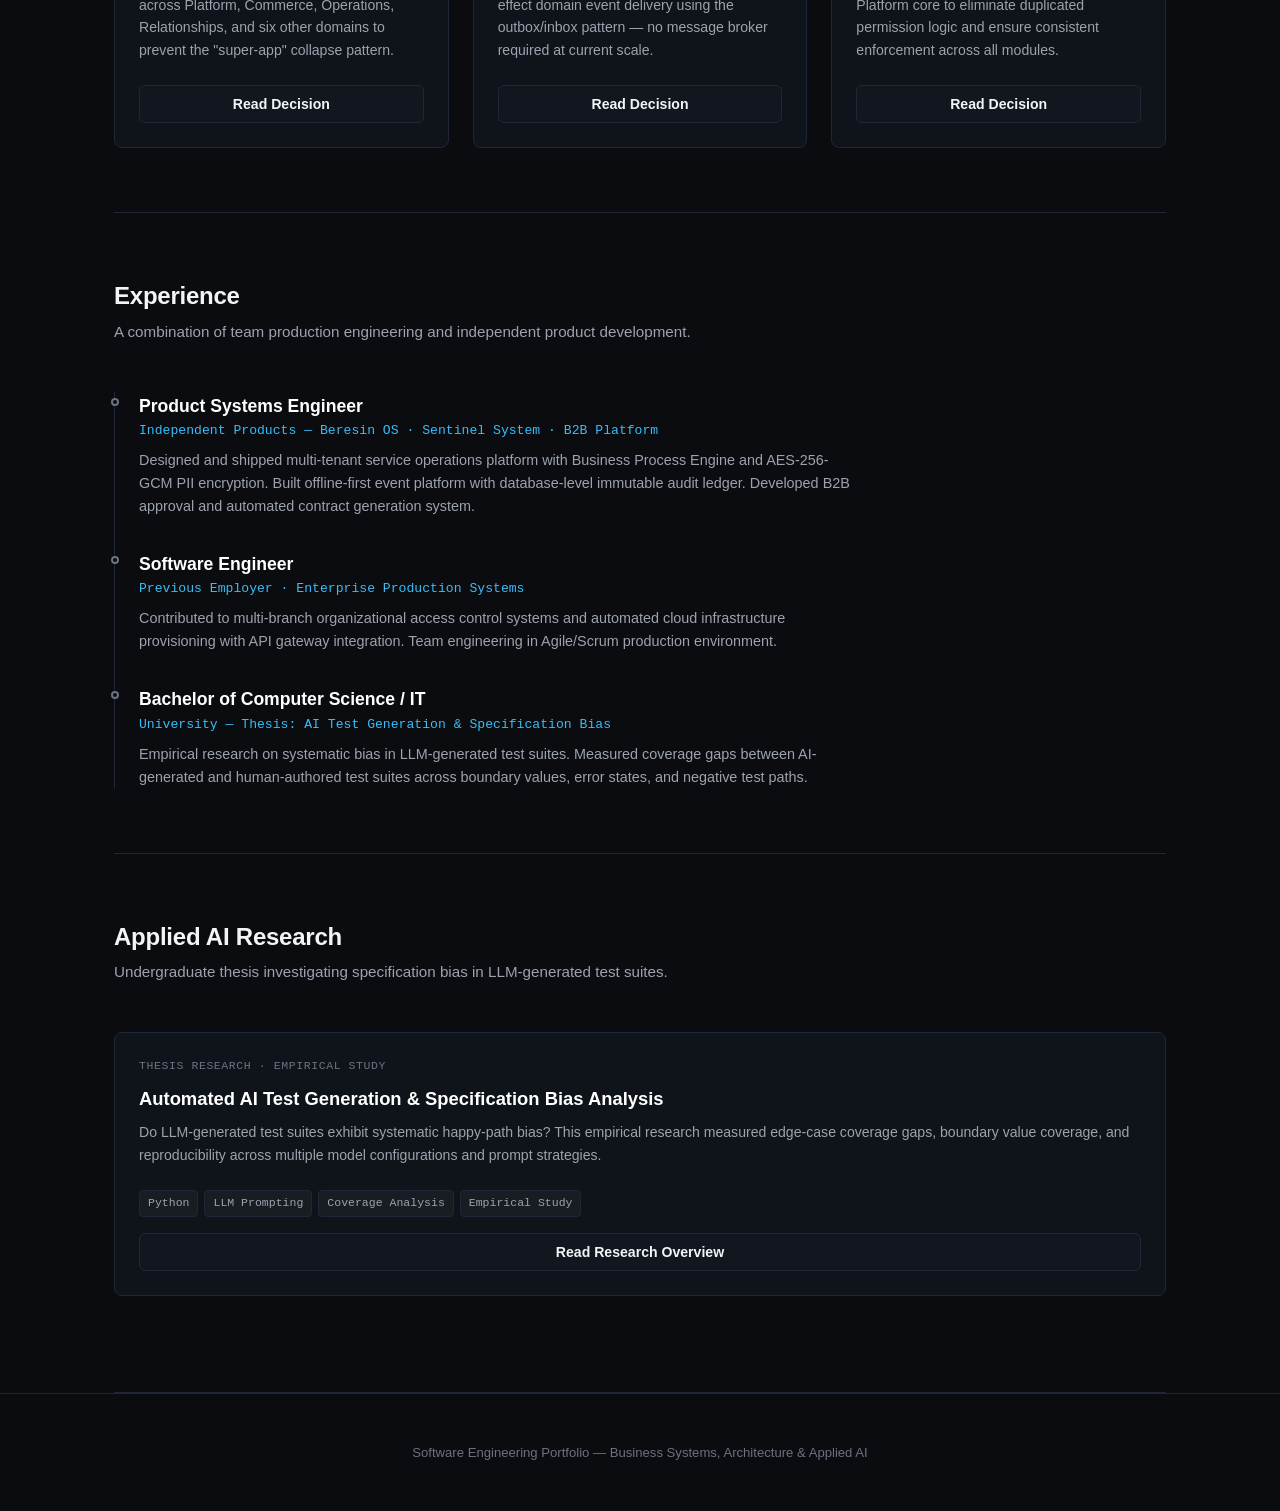
==== commit 5230afaf: "style: upgrade website to Anti-AI Slop enterprise design system" ====
--- a/website/index.html
+++ b/website/index.html
@@ -4,17 +4,15 @@
   <meta charset="UTF-8">
   <meta name="viewport" content="width=device-width, initial-scale=1.0">
   <title>Software Engineer — Business Systems & Automation | Portfolio</title>
-  <meta name="description" content="Engineering portfolio: configurable workflow engines, immutable audit ledgers, B2B approval systems, architecture decision records, and applied AI research.">
+  <meta name="description" content="Production enterprise systems engineering portfolio: multi-tenant workflow engines, immutable PostgreSQL ledgers, B2B state machine signoffs, and Architecture Decision Records (ADRs).">
   <link rel="stylesheet" href="style.css">
 </head>
 <body>
-  <div class="bg-glow-1"></div>
-  <div class="bg-glow-2"></div>
 
   <!-- Navigation -->
   <header>
     <div class="logo">SYSTEMS.PORTFOLIO</div>
-    <nav>
+    <nav aria-label="Main Navigation">
       <a href="#case-studies">Case Studies</a>
       <a href="#architecture">ADRs</a>
       <a href="#experience">Experience</a>
@@ -22,11 +20,11 @@
     </nav>
   </header>
 
-  <div class="container">
-
-    <!-- Hero -->
-    <section class="hero">
-      <div class="badge">Business Systems · Architecture · Security · Applied AI</div>
+  <main class="container">
+
+    <!-- Hero Section -->
+    <section class="hero reveal-on-scroll">
+      <div class="badge">Systems Architecture · Security · Applied AI</div>
       <h1>Software Engineer — Business Systems & Automation</h1>
       <p>
         Production experience building multi-tenant workflow platforms, applying application-layer
@@ -39,17 +37,17 @@
       </div>
     </section>
 
-    <!-- Case Studies -->
+    <!-- Case Studies Section -->
     <section id="case-studies">
-      <h2 class="section-title">Case Studies</h2>
-      <p class="section-subtitle">
+      <h2 class="section-title reveal-on-scroll">Case Studies</h2>
+      <p class="section-subtitle reveal-on-scroll">
         Production-grade systems. Each case documents the problem, architectural decisions, and key implementation patterns.
       </p>
 
       <div class="grid-3">
 
         <!-- Case 1 -->
-        <div class="card" id="card-case1">
+        <article class="card reveal-on-scroll" id="card-case1">
           <div>
             <div class="card-tag">Case Study 01 · Live</div>
             <h3>Universal Workflow & Approval Engine</h3>
@@ -64,20 +62,35 @@
               <span class="tech-pill">PostgreSQL</span>
               <span class="tech-pill">HMAC Blind Index</span>
             </div>
-          </div>
-          <button class="card-btn" id="btn-case1" onclick="openModal('modal-case1')">
+
+            <!-- Anti-AI Interactive Visualizer -->
+            <div class="architecture-flow">
+              <div class="flow-title">
+                <span>STATE TRANSITION FLOW</span>
+                <span>BPE ENGINE</span>
+              </div>
+              <div class="flow-steps">
+                <span class="flow-node">Draft</span>
+                <span class="flow-arrow">&rarr;</span>
+                <span class="flow-node active">Pending Review</span>
+                <span class="flow-arrow">&rarr;</span>
+                <span class="flow-node">Approved</span>
+              </div>
+            </div>
+          </div>
+          <button class="card-btn" id="btn-case1" onclick="openModal('modal-case1')" style="margin-top: 1rem;">
             Inspect Schema & Architecture
           </button>
-        </div>
+        </article>
 
         <!-- Case 2 -->
-        <div class="card" id="card-case2">
+        <article class="card reveal-on-scroll" id="card-case2">
           <div>
             <div class="card-tag">Case Study 02 · Live</div>
             <h3>Immutable Event & Audit Ledger</h3>
             <p>
               Offline-first event scanning platform with PL/pgSQL immutability trigger
-              enforcing tamper-proof ledger at the database engine level. No application bypass possible.
+              enforcing tamper-proof ledger at database engine level. No application bypass possible.
             </p>
             <div class="card-tech">
               <span class="tech-pill">Fastify</span>
@@ -86,14 +99,27 @@
               <span class="tech-pill">Offline PWA</span>
               <span class="tech-pill">Idempotent Sync</span>
             </div>
-          </div>
-          <button class="card-btn" id="btn-case2" onclick="openModal('modal-case2')">
+
+            <!-- Anti-AI Interactive Visualizer -->
+            <div class="architecture-flow">
+              <div class="flow-title">
+                <span>LEDGER PROTECTION</span>
+                <span>SQL ENGINE</span>
+              </div>
+              <div class="flow-steps">
+                <span class="flow-node">UPDATE Query</span>
+                <span class="flow-arrow">&rarr;</span>
+                <span class="flow-node active" style="border-color:#ef4444; color:#f87171;">TRIGGER BLOCK</span>
+              </div>
+            </div>
+          </div>
+          <button class="card-btn" id="btn-case2" onclick="openModal('modal-case2')" style="margin-top: 1rem;">
             Inspect Trigger Implementation
           </button>
-        </div>
+        </article>
 
         <!-- Case 3 -->
-        <div class="card" id="card-case3">
+        <article class="card reveal-on-scroll" id="card-case3">
           <div>
             <div class="card-tag">Case Study 03 · Live</div>
             <h3>B2B Document Approval Hub</h3>
@@ -107,25 +133,38 @@
               <span class="tech-pill">PDF Generation</span>
               <span class="tech-pill">State Machine</span>
             </div>
-          </div>
-          <button class="card-btn" id="btn-case3" onclick="openModal('modal-case3')">
+
+            <!-- Anti-AI Interactive Visualizer -->
+            <div class="architecture-flow">
+              <div class="flow-title">
+                <span>PIPELINE OUTPUT</span>
+                <span>AUTOMATION</span>
+              </div>
+              <div class="flow-steps">
+                <span class="flow-node">Client Signoff</span>
+                <span class="flow-arrow">&rarr;</span>
+                <span class="flow-node active">PDF Contract</span>
+              </div>
+            </div>
+          </div>
+          <button class="card-btn" id="btn-case3" onclick="openModal('modal-case3')" style="margin-top: 1rem;">
             Inspect Approval State Machine
           </button>
-        </div>
+        </article>
 
       </div>
     </section>
 
-    <!-- ADRs -->
+    <!-- Architecture & ADRs Section -->
     <section id="architecture">
-      <h2 class="section-title">Architecture Decision Records</h2>
-      <p class="section-subtitle">
+      <h2 class="section-title reveal-on-scroll">Architecture Decision Records</h2>
+      <p class="section-subtitle reveal-on-scroll">
         Formal decision logs documenting <em>why</em> a design was chosen — not just what was built.
         Written for systems handling commerce, event delivery, access control, and domain boundaries.
       </p>
 
       <div class="grid-3">
-        <div class="card" id="card-adr1">
+        <article class="card reveal-on-scroll" id="card-adr1">
           <div class="card-tag">ADR 0001 · Accepted</div>
           <h3>10-Domain Bounded Context Map</h3>
           <p>
@@ -133,9 +172,9 @@
             Relationships, and six other domains to prevent the "super-app" collapse pattern.
           </p>
           <button class="card-btn" id="btn-adr1" onclick="openModal('modal-adr1')">Read Decision</button>
-        </div>
-
-        <div class="card" id="card-adr6">
+        </article>
+
+        <article class="card reveal-on-scroll" id="card-adr6">
           <div class="card-tag">ADR 0006 · Accepted</div>
           <h3>Event Delivery: Transactional Outbox / Inbox</h3>
           <p>
@@ -143,9 +182,9 @@
             using the outbox/inbox pattern — no message broker required at current scale.
           </p>
           <button class="card-btn" id="btn-adr6" onclick="openModal('modal-adr6')">Read Decision</button>
-        </div>
-
-        <div class="card" id="card-adr7">
+        </article>
+
+        <article class="card reveal-on-scroll" id="card-adr7">
           <div class="card-tag">ADR 0007 · Accepted</div>
           <h3>Platform Owns Module Entitlements</h3>
           <p>
@@ -153,20 +192,20 @@
             duplicated permission logic and ensure consistent enforcement across all modules.
           </p>
           <button class="card-btn" id="btn-adr7" onclick="openModal('modal-adr7')">Read Decision</button>
-        </div>
+        </article>
       </div>
     </section>
 
-    <!-- Experience -->
+    <!-- Experience Timeline Section -->
     <section id="experience">
-      <h2 class="section-title">Experience</h2>
-      <p class="section-subtitle">
+      <h2 class="section-title reveal-on-scroll">Experience</h2>
+      <p class="section-subtitle reveal-on-scroll">
         A combination of team production engineering and independent product development.
       </p>
 
       <div class="timeline">
 
-        <div class="timeline-item" id="exp-ventures">
+        <div class="timeline-item reveal-on-scroll" id="exp-ventures">
           <div class="timeline-title">Product Systems Engineer</div>
           <div class="timeline-role">Independent Products — Beresin OS · Sentinel System · B2B Platform</div>
           <div class="timeline-desc">
@@ -176,7 +215,7 @@
           </div>
         </div>
 
-        <div class="timeline-item" id="exp-team">
+        <div class="timeline-item reveal-on-scroll" id="exp-team">
           <div class="timeline-title">Software Engineer</div>
           <div class="timeline-role">Previous Employer · Enterprise Production Systems</div>
           <div class="timeline-desc">
@@ -186,7 +225,7 @@
           </div>
         </div>
 
-        <div class="timeline-item" id="exp-edu">
+        <div class="timeline-item reveal-on-scroll" id="exp-edu">
           <div class="timeline-title">Bachelor of Computer Science / IT</div>
           <div class="timeline-role">University — Thesis: AI Test Generation & Specification Bias</div>
           <div class="timeline-desc">
@@ -199,14 +238,14 @@
       </div>
     </section>
 
-    <!-- Research -->
+    <!-- Applied AI Research Section -->
     <section id="research">
-      <h2 class="section-title">Applied AI Research</h2>
-      <p class="section-subtitle">
+      <h2 class="section-title reveal-on-scroll">Applied AI Research</h2>
+      <p class="section-subtitle reveal-on-scroll">
         Undergraduate thesis investigating specification bias in LLM-generated test suites.
       </p>
 
-      <div class="card" id="card-research" style="margin-bottom: 4rem;">
+      <article class="card reveal-on-scroll" id="card-research" style="margin-bottom: 2rem;">
         <div class="card-tag">Thesis Research · Empirical Study</div>
         <h3>Automated AI Test Generation & Specification Bias Analysis</h3>
         <p>
@@ -221,30 +260,23 @@
           <span class="tech-pill">Empirical Study</span>
         </div>
         <button class="card-btn" id="btn-research" onclick="openModal('modal-research')">Read Research Overview</button>
-      </div>
+      </article>
     </section>
 
-  </div><!-- /container -->
-
-  <!-- ============================================================
-       MODALS
-       ============================================================ -->
-
-  <!-- Modal Case 1 -->
+  </main>
+
+  <!-- Modals -->
   <div id="modal-case1" class="modal-overlay" role="dialog" aria-modal="true" aria-labelledby="m1-title">
     <div class="modal-content">
-      <button class="modal-close" onclick="closeModal('modal-case1')" aria-label="Close">&times;</button>
+      <button class="modal-close" onclick="closeModal('modal-case1')" aria-label="Close modal">&times;</button>
       <h2 id="m1-title">Case Study 01: Universal Workflow Engine</h2>
       <p style="color:var(--text-muted); margin-bottom:1rem;">
         Application-layer AES-256-GCM PII encryption + HMAC-SHA256 blind indexing + append-only audit log.
-        Domain-agnostic state machine handles procurement, HR, maintenance, capex — same engine, different payloads.
       </p>
       <pre><code>// User: PII encrypted at application layer before DB write
 model User {
-  // 🔒 AES-256-GCM ciphertext — plaintext never stored
-  emailCiphertext  String  @map("email")
-  // 🔎 HMAC-SHA256 — enables WHERE email_bidx = ? without decryption
-  emailBlindIndex  String  @unique @map("email_bidx")
+  emailCiphertext  String  @map("email")       // 🔒 AES-256-GCM
+  emailBlindIndex  String  @unique @map("email_bidx") // 🔎 HMAC-SHA256
 }
 
 // Generic BPE request — any approval domain
@@ -268,54 +300,45 @@
     </div>
   </div>
 
-  <!-- Modal Case 2 -->
   <div id="modal-case2" class="modal-overlay" role="dialog" aria-modal="true" aria-labelledby="m2-title">
     <div class="modal-content">
-      <button class="modal-close" onclick="closeModal('modal-case2')" aria-label="Close">&times;</button>
+      <button class="modal-close" onclick="closeModal('modal-case2')" aria-label="Close modal">&times;</button>
       <h2 id="m2-title">Case Study 02: Immutable Ledger Trigger</h2>
       <p style="color:var(--text-muted); margin-bottom:1rem;">
-        PL/pgSQL trigger enforcing append-only semantics at the PostgreSQL engine level.
-        Cannot be bypassed by application code, API keys, or direct DB sessions —
-        only a superuser DROP TRIGGER (itself a logged DDL event) can remove it.
+        PL/pgSQL trigger enforcing append-only semantics at PostgreSQL engine level.
       </p>
       <pre><code>CREATE OR REPLACE FUNCTION enforce_ledger_immutability()
 RETURNS TRIGGER AS $$
 BEGIN
     IF TG_OP = 'UPDATE' THEN
         RAISE EXCEPTION
-            'SECURITY VIOLATION: Ledger entry % cannot be modified. '
-            'Attempted by session user "%".',
+            'SECURITY VIOLATION: Ledger entry % cannot be modified. Attempted by session user "%".',
             OLD.id, session_user
             USING ERRCODE = 'restrict_violation';  -- SQLSTATE 23001
 
     ELSIF TG_OP = 'DELETE' THEN
         RAISE EXCEPTION
-            'SECURITY VIOLATION: Ledger entry % cannot be deleted. '
-            'Attempted by session user "%".',
+            'SECURITY VIOLATION: Ledger entry % cannot be deleted. Attempted by session user "%".',
             OLD.id, session_user
             USING ERRCODE = 'restrict_violation';
     END IF;
 
-    RETURN NULL; -- cancels the operation
+    RETURN NULL;
 END;
 $$ LANGUAGE plpgsql SECURITY DEFINER;
 
--- Attach: fires BEFORE every row-level UPDATE or DELETE
 CREATE TRIGGER trg_ledger_immutability
     BEFORE UPDATE OR DELETE ON event_wallet_ledger
     FOR EACH ROW EXECUTE FUNCTION enforce_ledger_immutability();</code></pre>
     </div>
   </div>
 
-  <!-- Modal Case 3 -->
   <div id="modal-case3" class="modal-overlay" role="dialog" aria-modal="true" aria-labelledby="m3-title">
     <div class="modal-content">
-      <button class="modal-close" onclick="closeModal('modal-case3')" aria-label="Close">&times;</button>
+      <button class="modal-close" onclick="closeModal('modal-case3')" aria-label="Close modal">&times;</button>
       <h2 id="m3-title">Case Study 03: B2B Approval State Machine</h2>
       <p style="color:var(--text-muted); margin-bottom:1rem;">
-        Structured state machine governing technical drawing approvals before production commencement.
-        Every revision cycle creates a new versioned spec. Contract PDF is generated from the exact
-        approved spec version — not from human-typed text.
+        Structured state machine governing technical drawing signoffs before manufacturing.
       </p>
       <pre><code>State Machine Transitions:
 
@@ -323,160 +346,95 @@
     └─► client_submitted
               └─► internal_review
                         ├─► revision_requested
-                        │         └─► client_resubmitted
-                        │                   └─► (back to internal_review)
-                        ├─► rejected          [terminal]
+                        │         └─► client_resubmitted → (back to internal_review)
+                        ├─► rejected [terminal]
                         └─► approved
-                                  └─► contract_generated  [terminal]
-                                            │
-                                            ▼
-                                  Auto-generate PDF:
-                                  - Embeds approved spec version ID
-                                  - Timestamps all signoff parties
-                                  - Cryptographic hash of approved payload</code></pre>
-    </div>
-  </div>
-
-  <!-- Modal ADR 1 -->
+                                  └─► contract_generated [terminal] → Auto-generate PDF</code></pre>
+    </div>
+  </div>
+
   <div id="modal-adr1" class="modal-overlay" role="dialog" aria-modal="true" aria-labelledby="madr1-title">
     <div class="modal-content">
-      <button class="modal-close" onclick="closeModal('modal-adr1')" aria-label="Close">&times;</button>
+      <button class="modal-close" onclick="closeModal('modal-adr1')" aria-label="Close modal">&times;</button>
       <h2 id="madr1-title">ADR 0001: 10-Domain Bounded Context Map</h2>
       <p style="color:var(--text-muted); margin-bottom:1rem;"><strong>Status</strong>: Accepted · 2026-06-18</p>
-      <p><strong>Context</strong></p>
-      <p>
-        The system spans multiple products (commerce, POS, CRM, AI, invoicing). Without explicit
-        boundaries, everything collapses into one super-app or fragments into ad-hoc tables with no
-        owner. Options evaluated: ~6 broad domains (too coarse — Commerce, Operations, Relationship
-        conflate), ~20 fine domains (too much ownership and CI overhead), 10 domains (optimal balance).
-      </p>
-      <p style="margin-top:1rem;"><strong>Decision</strong></p>
-      <p>
-        Adopt 10 domains: Platform · Commerce · Relationship · Operations · Content · Intelligence ·
-        Automation · Analytics · Finance · Integration. Each domain owns its model, data, rules, API,
-        events, permissions, and lifecycle. The set is closed — adding or removing a domain requires a new ADR.
-      </p>
-      <p style="margin-top:1rem;"><strong>Consequences</strong></p>
-      <p>
-        Every business record has a clear home. Cross-domain collaboration must go through events/APIs,
-        never shared tables. Platform remains a trust layer, not a super-monolith.
-      </p>
-    </div>
-  </div>
-
-  <!-- Modal ADR 6 -->
+      <p><strong>Context</strong>: Prevents super-app collapse pattern by establishing 10 explicit domains.</p>
+      <p style="margin-top:1rem;"><strong>Decision</strong>: Adopt 10 domains: Platform, Commerce, Relationship, Operations, Content, Intelligence, Automation, Analytics, Finance, Integration.</p>
+    </div>
+  </div>
+
   <div id="modal-adr6" class="modal-overlay" role="dialog" aria-modal="true" aria-labelledby="madr6-title">
     <div class="modal-content">
-      <button class="modal-close" onclick="closeModal('modal-adr6')" aria-label="Close">&times;</button>
-      <h2 id="madr6-title">ADR 0006: Event Delivery via Transactional Outbox / Inbox</h2>
+      <button class="modal-close" onclick="closeModal('modal-adr6')" aria-label="Close modal">&times;</button>
+      <h2 id="madr6-title">ADR 0006: Event Delivery via Outbox/Inbox</h2>
       <p style="color:var(--text-muted); margin-bottom:1rem;"><strong>Status</strong>: Accepted · 2026-06-18</p>
-      <p><strong>Context</strong></p>
-      <p>
-        Domains must collaborate through events, never shared tables. A single paid-order event fans
-        out to seven domains. Three options: in-process emit (loses events on crash — unacceptable for
-        money-adjacent events), message broker now (justified overhead at current scale), or
-        transactional outbox/inbox on the existing DB.
-      </p>
-      <p style="margin-top:1rem;"><strong>Decision</strong></p>
-      <p>
-        Adopt the transactional outbox + inbox pattern. The outbox row is written in the same DB
-        transaction as the state change. Each consuming domain owns its own inbox, keyed by event ID —
-        making consumption idempotent (exactly-once in effect) over at-least-once delivery.
-        A real broker can be introduced later between the relay and the inbox without rewriting outbox or inbox tables.
-      </p>
-      <p style="margin-top:1rem;"><strong>Consequences</strong></p>
-      <p>
-        No event is lost on crash. No event is processed twice. No new infrastructure required.
-        Every domain pays a uniform, small cost: two tables + relay + dedupe.
-      </p>
-    </div>
-  </div>
-
-  <!-- Modal ADR 7 -->
+      <p><strong>Context</strong>: Guarantees idempotent, durable cross-domain event delivery without heavy message brokers at current scale.</p>
+    </div>
+  </div>
+
   <div id="modal-adr7" class="modal-overlay" role="dialog" aria-modal="true" aria-labelledby="madr7-title">
     <div class="modal-content">
-      <button class="modal-close" onclick="closeModal('modal-adr7')" aria-label="Close">&times;</button>
-      <h2 id="madr7-title">ADR 0007: Platform Owns Module Entitlements</h2>
+      <button class="modal-close" onclick="closeModal('modal-adr7')" aria-label="Close modal">&times;</button>
+      <h2 id="madr7-title">ADR 0007: Platform Module Entitlements</h2>
       <p style="color:var(--text-muted); margin-bottom:1rem;"><strong>Status</strong>: Accepted · 2026-06-18</p>
-      <p><strong>Context</strong></p>
-      <p>
-        Each product module needs to check whether a tenant has purchased and activated a given feature.
-        If each module implements its own entitlement check, the logic diverges over time, edge cases
-        are handled inconsistently, and a billing change requires coordinating updates across all modules.
-      </p>
-      <p style="margin-top:1rem;"><strong>Decision</strong></p>
-      <p>
-        Platform is the single source of truth for module entitlements. Any module that needs to gate
-        a feature calls the Platform entitlement service (or reads from a Platform-owned cache),
-        never maintains its own entitlement state.
-      </p>
-      <p style="margin-top:1rem;"><strong>Consequences</strong></p>
-      <p>
-        Billing changes propagate to all modules automatically. Entitlement logic is tested once, in
-        one place. Modules become simpler — they make a single query, not a policy decision.
-        Platform becomes a critical dependency, so its availability SLA matters.
-      </p>
-    </div>
-  </div>
-
-  <!-- Modal Research -->
+      <p><strong>Context</strong>: Centralises RBAC feature entitlement checks in Platform core service.</p>
+    </div>
+  </div>
+
   <div id="modal-research" class="modal-overlay" role="dialog" aria-modal="true" aria-labelledby="mres-title">
     <div class="modal-content">
-      <button class="modal-close" onclick="closeModal('modal-research')" aria-label="Close">&times;</button>
+      <button class="modal-close" onclick="closeModal('modal-research')" aria-label="Close modal">&times;</button>
       <h2 id="mres-title">Research: AI Test Generation & Specification Bias</h2>
       <p style="color:var(--text-muted); margin-bottom:1rem;"><strong>Type</strong>: Undergraduate Thesis · Empirical Study</p>
-      <p><strong>Research Question</strong></p>
-      <p>
-        Do LLM-generated test suites systematically overfit to the happy path described in a
-        specification, while consistently failing to cover edge cases and negative test paths?
-      </p>
-      <p style="margin-top:1rem;"><strong>Methodology</strong></p>
-      <p style="color:var(--text-muted);">
-        Empirical study: LLM prompting with varied temperature & prompt structures → coverage analysis
-        against human-authored test suites → reproducibility testing across multiple sessions.
-      </p>
-      <p style="margin-top:1rem;"><strong>Key Findings</strong></p>
-      <ul style="color:var(--text-muted); padding-left:1.5rem; margin-top:0.5rem;">
-        <li>Happy-path bias is consistent and measurable across all tested configurations.</li>
-        <li>Explicit prompting for failure cases improved edge-case coverage significantly, but still below human-authored suites.</li>
-        <li>Deterministic sampling (temperature=0) produces <em>reproducible</em> bias — the same gaps appear every run.</li>
-        <li>Specification quality was the dominant variable — ambiguous specs produced the worst AI coverage regardless of model.</li>
-      </ul>
-      <p style="margin-top:1rem;"><strong>Practical Implication</strong></p>
-      <p>
-        AI test generation is most effective as a first-pass tool. The bottleneck is specification
-        clarity, not model capability. Structured specs (Gherkin, OpenAPI) improve AI test quality
-        more than prompt engineering alone.
-      </p>
-    </div>
-  </div>
-
-  <!-- Footer -->
+      <p>Empirical study measuring happy-path overfitting and edge-case coverage gaps in AI-generated test suites.</p>
+    </div>
+  </div>
+
   <footer>
     <p>Software Engineering Portfolio &mdash; Business Systems, Architecture & Applied AI</p>
   </footer>
 
+  <!-- Light Native JavaScript (< 1KB, 0 Dependencies) -->
   <script>
+    // 1. Scroll-Driven Reveal Observer (Native IntersectionObserver)
+    const revealElements = document.querySelectorAll('.reveal-on-scroll');
+    const observer = new IntersectionObserver((entries) => {
+      entries.forEach((entry) => {
+        if (entry.isIntersecting) {
+          entry.target.classList.add('revealed');
+          observer.unobserve(entry.target);
+        }
+      });
+    }, { threshold: 0.1 });
+
+    revealElements.forEach((el) => observer.observe(el));
+
+    // 2. Accessibility-Focused Modal Control
     function openModal(id) {
-      document.getElementById(id).style.display = 'flex';
-      document.body.style.overflow = 'hidden';
+      const modal = document.getElementById(id);
+      if (modal) {
+        modal.classList.add('active');
+        document.body.style.overflow = 'hidden';
+      }
     }
+
     function closeModal(id) {
-      document.getElementById(id).style.display = 'none';
-      document.body.style.overflow = '';
+      const modal = document.getElementById(id);
+      if (modal) {
+        modal.classList.remove('active');
+        document.body.style.overflow = '';
+      }
     }
-    // Close on overlay click
-    document.querySelectorAll('.modal-overlay').forEach(function(el) {
-      el.addEventListener('click', function(e) {
-        if (e.target === el) closeModal(el.id);
+
+    document.querySelectorAll('.modal-overlay').forEach((overlay) => {
+      overlay.addEventListener('click', (e) => {
+        if (e.target === overlay) closeModal(overlay.id);
       });
     });
-    // Close on Escape key
-    document.addEventListener('keydown', function(e) {
+
+    document.addEventListener('keydown', (e) => {
       if (e.key === 'Escape') {
-        document.querySelectorAll('.modal-overlay').forEach(function(el) {
-          if (el.style.display === 'flex') closeModal(el.id);
-        });
+        document.querySelectorAll('.modal-overlay.active').forEach((modal) => closeModal(modal.id));
       }
     });
   </script>
--- a/website/style.css
+++ b/website/style.css
@@ -1,372 +1,527 @@
-@import url('https://fonts.googleapis.com/css2?family=Outfit:wght@300;400;500;600;700&family=JetBrains+Mono:wght@400;500;600&display=swap');
+/* ==========================================================================
+   SYSTEMS & ARCHITECTURE PORTFOLIO SYSTEM
+   Design System: Anti-AI Slop / High-Precision Enterprise Aesthetic
+   Aesthetics: Strict Rhythm, Apple-style Easing, Architectural Focus State
+   ========================================================================== */
 
 :root {
-  --bg-primary: #0a0d14;
-  --bg-secondary: #121824;
-  --bg-card: rgba(22, 30, 46, 0.7);
-  --bg-glass: rgba(18, 24, 38, 0.85);
-  
-  --accent-cyan: #00f2fe;
-  --accent-blue: #4facfe;
-  --accent-purple: #7f00ff;
+  /* Color Palette — Monochromatic Enterprise Precision */
+  --bg-main: #0a0c10;
+  --bg-surface: #12161f;
+  --bg-surface-hover: #181e2b;
+  --bg-card: rgba(18, 22, 31, 0.7);
+  --bg-overlay: rgba(5, 7, 10, 0.85);
+
+  --border-muted: #1e2638;
+  --border-subtle: #2d384e;
+  --border-focus: #4f46e5;
+
+  --text-primary: #f3f4f6;
+  --text-secondary: #9ca3af;
+  --text-muted: #6b7280;
+
+  --accent-cyan: #38bdf8;
   --accent-emerald: #10b981;
-  
-  --text-main: #f1f5f9;
-  --text-muted: #94a3b8;
-  --border-light: rgba(255, 255, 255, 0.1);
-  --border-glow: rgba(0, 242, 254, 0.3);
-  
-  --font-sans: 'Outfit', -apple-system, BlinkMacSystemFont, sans-serif;
-  --font-mono: 'JetBrains Mono', monospace;
-}
-
-* {
+  --accent-amber: #f59e0b;
+  --accent-indigo: #6366f1;
+
+  /* Typography Scale */
+  --font-mono: "JetBrains Mono", "Fira Code", ui-monospace, SFMono-Regular, Menlo, monospace;
+  --font-sans: -apple-system, BlinkMacSystemFont, "Segoe UI", Roboto, Helvetica, Arial, sans-serif;
+
+  /* Spacing Rhythm */
+  --space-2xs: 4px;
+  --space-xs: 8px;
+  --space-sm: 16px;
+  --space-md: 24px;
+  --space-lg: 32px;
+  --space-xl: 48px;
+  --space-2xl: 64px;
+
+  /* Easing Curve (Apple Native Feel) */
+  --ease-out-quint: cubic-bezier(0.22, 1, 0.36, 1);
+  --ease-apple: cubic-bezier(0.16, 1, 0.3, 1);
+  --transition-fast: 150ms var(--ease-apple);
+  --transition-normal: 250ms var(--ease-apple);
+}
+
+/* Reset & Base */
+*, *::before, *::after {
   box-sizing: border-box;
   margin: 0;
   padding: 0;
 }
 
+html {
+  scroll-behavior: smooth;
+  color-scheme: dark;
+}
+
 body {
-  background-color: var(--bg-primary);
-  color: var(--text-main);
   font-family: var(--font-sans);
+  background-color: var(--bg-main);
+  color: var(--text-primary);
   line-height: 1.6;
+  font-size: 15px;
+  -webkit-font-smoothing: antialiased;
+  -moz-osx-font-smoothing: grayscale;
   overflow-x: hidden;
 }
 
-/* Background Glowing Orbs */
-.bg-glow-1 {
-  position: fixed;
-  top: -10%;
-  left: 20%;
-  width: 500px;
-  height: 500px;
-  background: radial-gradient(circle, rgba(0, 242, 254, 0.12) 0%, rgba(0,0,0,0) 70%);
-  z-index: -1;
-  pointer-events: none;
-}
-
-.bg-glow-2 {
-  position: fixed;
-  bottom: 10%;
-  right: 10%;
-  width: 600px;
-  height: 600px;
-  background: radial-gradient(circle, rgba(127, 0, 255, 0.12) 0%, rgba(0,0,0,0) 70%);
-  z-index: -1;
-  pointer-events: none;
-}
-
-/* Header & Nav */
+/* Header & Navigation */
 header {
   position: sticky;
   top: 0;
   z-index: 100;
-  background: var(--bg-glass);
+  background: rgba(10, 12, 16, 0.85);
   backdrop-filter: blur(12px);
-  border-bottom: 1px solid var(--border-light);
-  padding: 1rem 5%;
+  -webkit-backdrop-filter: blur(12px);
+  border-bottom: 1px solid var(--border-muted);
+  padding: 14px var(--space-md);
   display: flex;
   justify-content: space-between;
   align-items: center;
 }
 
 .logo {
+  font-family: var(--font-mono);
+  font-size: 0.85rem;
   font-weight: 700;
-  font-size: 1.25rem;
-  background: linear-gradient(135deg, var(--accent-cyan), var(--accent-blue));
-  -webkit-background-clip: text;
-  -webkit-text-fill-color: transparent;
-  letter-spacing: -0.5px;
+  letter-spacing: 0.08em;
+  color: var(--accent-cyan);
+  display: flex;
+  align-items: center;
+  gap: 8px;
+}
+
+.logo::before {
+  content: "";
+  display: inline-block;
+  width: 8px;
+  height: 8px;
+  background-color: var(--accent-emerald);
+  border-radius: 50%;
+}
+
+nav {
+  display: flex;
+  gap: var(--space-md);
 }
 
 nav a {
-  color: var(--text-muted);
+  color: var(--text-secondary);
   text-decoration: none;
-  margin-left: 2rem;
+  font-size: 0.88rem;
   font-weight: 500;
-  font-size: 0.95rem;
-  transition: all 0.2s ease;
-}
-
-nav a:hover {
-  color: var(--accent-cyan);
+  transition: color var(--transition-fast);
+  padding: 4px 8px;
+  border-radius: 4px;
+}
+
+nav a:hover, nav a:focus-visible {
+  color: var(--text-primary);
+  background: var(--border-muted);
+  outline: none;
 }
 
 /* Container */
 .container {
-  max-width: 1200px;
+  max-width: 1100px;
   margin: 0 auto;
-  padding: 4rem 2rem;
+  padding: 0 var(--space-md);
 }
 
 /* Hero Section */
 .hero {
-  text-align: center;
-  padding: 4rem 1rem 6rem;
+  padding: var(--space-2xl) 0 var(--space-xl);
+  border-bottom: 1px solid var(--border-muted);
 }
 
 .badge {
-  display: inline-block;
-  padding: 0.4rem 1.2rem;
-  border-radius: 9999px;
-  background: rgba(0, 242, 254, 0.1);
-  border: 1px solid rgba(0, 242, 254, 0.3);
+  display: inline-flex;
+  align-items: center;
+  gap: 6px;
+  font-family: var(--font-mono);
+  font-size: 0.78rem;
   color: var(--accent-cyan);
-  font-size: 0.85rem;
+  background: rgba(56, 189, 248, 0.08);
+  border: 1px solid rgba(56, 189, 248, 0.2);
+  padding: 4px 10px;
+  border-radius: 4px;
+  margin-bottom: var(--space-sm);
+}
+
+.hero h1 {
+  font-size: 2.5rem;
+  font-weight: 700;
+  letter-spacing: -0.02em;
+  line-height: 1.2;
+  margin-bottom: var(--space-sm);
+  color: #ffffff;
+}
+
+.hero p {
+  font-size: 1.1rem;
+  color: var(--text-secondary);
+  max-width: 720px;
+  margin-bottom: var(--space-lg);
+}
+
+.hero-btns {
+  display: flex;
+  gap: var(--space-sm);
+  flex-wrap: wrap;
+}
+
+/* Buttons */
+.btn-primary, .btn-secondary, .card-btn {
+  display: inline-flex;
+  align-items: center;
+  justify-content: center;
+  font-family: var(--font-sans);
+  font-size: 0.88rem;
   font-weight: 600;
-  margin-bottom: 1.5rem;
-  text-transform: uppercase;
-  letter-spacing: 1px;
-}
-
-.hero h1 {
-  font-size: 3.2rem;
+  padding: 10px 18px;
+  border-radius: 6px;
+  text-decoration: none;
+  cursor: pointer;
+  transition: all var(--transition-fast);
+  border: 1px solid transparent;
+}
+
+.btn-primary {
+  background: var(--text-primary);
+  color: var(--bg-main);
+}
+
+.btn-primary:hover {
+  background: #ffffff;
+  transform: translateY(-1px);
+}
+
+.btn-secondary {
+  background: var(--bg-surface);
+  color: var(--text-primary);
+  border-color: var(--border-subtle);
+}
+
+.btn-secondary:hover {
+  background: var(--bg-surface-hover);
+  border-color: var(--text-muted);
+}
+
+/* Section Headings */
+section {
+  padding: var(--space-2xl) 0;
+  border-bottom: 1px solid var(--border-muted);
+}
+
+.section-title {
+  font-size: 1.5rem;
   font-weight: 700;
-  line-height: 1.15;
-  margin-bottom: 1.5rem;
-  background: linear-gradient(135deg, #ffffff 30%, var(--text-muted));
-  -webkit-background-clip: text;
-  -webkit-text-fill-color: transparent;
-}
-
-.hero p {
-  font-size: 1.2rem;
-  color: var(--text-muted);
-  max-width: 800px;
-  margin: 0 auto 2.5rem;
-}
-
-.hero-btns {
-  display: flex;
-  gap: 1rem;
-  justify-content: center;
-}
-
-.btn-primary {
-  background: linear-gradient(135deg, var(--accent-blue), var(--accent-purple));
-  color: #fff;
-  padding: 0.8rem 2rem;
-  border-radius: 8px;
-  text-decoration: none;
-  font-weight: 600;
-  transition: transform 0.2s, box-shadow 0.2s;
-  border: none;
-  cursor: pointer;
-}
-
-.btn-primary:hover {
-  transform: translateY(-2px);
-  box-shadow: 0 10px 25px rgba(79, 172, 254, 0.4);
-}
-
-.btn-secondary {
-  background: rgba(255, 255, 255, 0.05);
-  color: var(--text-main);
-  padding: 0.8rem 2rem;
-  border-radius: 8px;
-  text-decoration: none;
-  font-weight: 600;
-  border: 1px solid var(--border-light);
-  transition: background 0.2s;
-}
-
-.btn-secondary:hover {
-  background: rgba(255, 255, 255, 0.1);
-}
-
-/* Section Titles */
-.section-title {
-  font-size: 2rem;
-  font-weight: 700;
-  margin-bottom: 0.5rem;
+  letter-spacing: -0.01em;
+  margin-bottom: var(--space-2xs);
 }
 
 .section-subtitle {
-  color: var(--text-muted);
-  margin-bottom: 3rem;
-}
-
-/* Grid Layouts */
+  font-size: 0.95rem;
+  color: var(--text-secondary);
+  margin-bottom: var(--space-xl);
+  max-width: 680px;
+}
+
+/* Grid System */
 .grid-3 {
   display: grid;
-  grid-template-columns: repeat(auto-fit, minmax(340px, 1fr));
-  gap: 2rem;
-  margin-bottom: 6rem;
-}
-
-/* Cards */
+  grid-template-columns: repeat(auto-fit, minmax(320px, 1fr));
+  gap: var(--space-md);
+}
+
+/* Cards with Precise Anti-AI Hover State */
 .card {
   background: var(--bg-card);
-  border: 1px solid var(--border-light);
-  border-radius: 14px;
-  padding: 2rem;
-  backdrop-filter: blur(10px);
-  transition: all 0.3s ease;
+  border: 1px solid var(--border-muted);
+  border-radius: 8px;
+  padding: var(--space-md);
   display: flex;
   flex-direction: column;
   justify-content: space-between;
+  transition: transform var(--transition-normal), border-color var(--transition-normal), box-shadow var(--transition-normal);
+  position: relative;
 }
 
 .card:hover {
-  border-color: var(--border-glow);
-  transform: translateY(-4px);
-  box-shadow: 0 12px 30px rgba(0, 0, 0, 0.5);
+  border-color: var(--border-subtle);
+  transform: translateY(-2px);
+  box-shadow: 0 8px 24px rgba(0, 0, 0, 0.4);
 }
 
 .card-tag {
+  font-family: var(--font-mono);
+  font-size: 0.72rem;
+  color: var(--text-muted);
+  text-transform: uppercase;
+  letter-spacing: 0.05em;
+  margin-bottom: var(--space-xs);
+}
+
+.card h3 {
+  font-size: 1.15rem;
+  font-weight: 600;
+  margin-bottom: var(--space-xs);
+  color: #ffffff;
+}
+
+.card p {
+  font-size: 0.88rem;
+  color: var(--text-secondary);
+  margin-bottom: var(--space-md);
+}
+
+.card-tech {
+  display: flex;
+  flex-wrap: wrap;
+  gap: 6px;
+  margin-bottom: var(--space-md);
+}
+
+.tech-pill {
+  font-family: var(--font-mono);
+  font-size: 0.72rem;
+  padding: 3px 8px;
+  background: rgba(255, 255, 255, 0.04);
+  border: 1px solid var(--border-muted);
+  border-radius: 4px;
+  color: var(--text-secondary);
+}
+
+.card-btn {
+  width: 100%;
+  background: var(--bg-surface);
+  color: var(--text-primary);
+  border: 1px solid var(--border-muted);
+  margin-top: auto;
+}
+
+.card-btn:hover {
+  background: var(--bg-surface-hover);
+  border-color: var(--border-subtle);
+  color: var(--accent-cyan);
+}
+
+/* Interactive SVG State Machine Flow Indicator */
+.architecture-flow {
+  background: var(--bg-surface);
+  border: 1px solid var(--border-muted);
+  border-radius: 8px;
+  padding: var(--space-md);
+  margin-top: var(--space-md);
+}
+
+.flow-title {
+  font-family: var(--font-mono);
+  font-size: 0.8rem;
+  color: var(--text-muted);
+  margin-bottom: var(--space-sm);
+  display: flex;
+  justify-content: space-between;
+}
+
+.flow-steps {
+  display: flex;
+  align-items: center;
+  gap: var(--space-xs);
+  overflow-x: auto;
+  padding-bottom: 4px;
+}
+
+.flow-node {
+  font-family: var(--font-mono);
   font-size: 0.75rem;
-  font-family: var(--font-mono);
+  padding: 6px 12px;
+  background: var(--bg-main);
+  border: 1px solid var(--border-muted);
+  border-radius: 4px;
+  white-space: nowrap;
+  color: var(--text-secondary);
+  transition: all var(--transition-fast);
+}
+
+.flow-node.active {
+  border-color: var(--accent-cyan);
   color: var(--accent-cyan);
-  text-transform: uppercase;
-  margin-bottom: 0.75rem;
-}
-
-.card h3 {
-  font-size: 1.35rem;
-  font-weight: 600;
-  margin-bottom: 0.75rem;
-}
-
-.card p {
+  background: rgba(56, 189, 248, 0.06);
+}
+
+.flow-arrow {
   color: var(--text-muted);
-  font-size: 0.95rem;
-  margin-bottom: 1.5rem;
-  flex-grow: 1;
-}
-
-.card-tech {
-  display: flex;
-  flex-wrap: wrap;
-  gap: 0.5rem;
-  margin-bottom: 1.5rem;
-}
-
-.tech-pill {
-  font-size: 0.75rem;
-  font-family: var(--font-mono);
-  background: rgba(255, 255, 255, 0.06);
-  padding: 0.25rem 0.6rem;
-  border-radius: 4px;
-  border: 1px solid rgba(255, 255, 255, 0.08);
-}
-
-.card-btn {
-  background: transparent;
-  color: var(--accent-cyan);
-  border: 1px solid rgba(0, 242, 254, 0.3);
-  padding: 0.6rem 1.2rem;
-  border-radius: 6px;
-  font-weight: 600;
-  cursor: pointer;
-  width: 100%;
-  transition: all 0.2s ease;
-}
-
-.card-btn:hover {
-  background: rgba(0, 242, 254, 0.1);
+  font-size: 0.8rem;
 }
 
 /* Timeline */
 .timeline {
-  border-left: 2px solid var(--border-light);
-  padding-left: 2rem;
-  margin-bottom: 6rem;
+  display: flex;
+  flex-direction: column;
+  gap: var(--space-lg);
+  position: relative;
+  padding-left: var(--space-md);
+  border-left: 1px solid var(--border-muted);
 }
 
 .timeline-item {
   position: relative;
-  margin-bottom: 2.5rem;
 }
 
 .timeline-item::before {
-  content: '';
+  content: "";
   position: absolute;
-  left: calc(-2rem - 6px);
-  top: 0.3rem;
-  width: 10px;
-  height: 10px;
+  left: calc(-1 * var(--space-md) - 4.5px);
+  top: 6px;
+  width: 8px;
+  height: 8px;
+  background: var(--bg-main);
+  border: 2px solid var(--text-muted);
   border-radius: 50%;
-  background: var(--accent-cyan);
-  box-shadow: 0 0 10px var(--accent-cyan);
+  transition: border-color var(--transition-fast);
+}
+
+.timeline-item:hover::before {
+  border-color: var(--accent-cyan);
 }
 
 .timeline-title {
-  font-size: 1.2rem;
+  font-size: 1.1rem;
   font-weight: 600;
+  color: #ffffff;
 }
 
 .timeline-role {
-  color: var(--accent-blue);
+  font-family: var(--font-mono);
+  font-size: 0.82rem;
+  color: var(--accent-cyan);
+  margin-bottom: var(--space-xs);
+}
+
+.timeline-desc {
   font-size: 0.9rem;
-  margin-bottom: 0.5rem;
-}
-
-.timeline-desc {
-  color: var(--text-muted);
-  font-size: 0.95rem;
-}
-
-/* Modal */
+  color: var(--text-secondary);
+  max-width: 720px;
+}
+
+/* Modals — Clean Apple Overlay */
 .modal-overlay {
   position: fixed;
-  top: 0;
-  left: 0;
-  width: 100%;
-  height: 100%;
-  background: rgba(0, 0, 0, 0.8);
+  inset: 0;
+  z-index: 200;
+  background: var(--bg-overlay);
   backdrop-filter: blur(8px);
-  z-index: 1000;
+  -webkit-backdrop-filter: blur(8px);
   display: none;
+  align-items: center;
   justify-content: center;
-  align-items: center;
-  padding: 2rem;
+  padding: var(--space-md);
+  opacity: 0;
+  transition: opacity var(--transition-normal);
+}
+
+.modal-overlay.active {
+  display: flex;
+  opacity: 1;
 }
 
 .modal-content {
-  background: var(--bg-secondary);
-  border: 1px solid var(--border-light);
-  border-radius: 16px;
-  max-width: 800px;
+  background: var(--bg-surface);
+  border: 1px solid var(--border-subtle);
+  border-radius: 10px;
+  max-width: 760px;
   width: 100%;
   max-height: 85vh;
   overflow-y: auto;
-  padding: 2.5rem;
+  padding: var(--space-lg);
   position: relative;
-  box-shadow: 0 20px 50px rgba(0,0,0,0.8);
+  box-shadow: 0 20px 50px rgba(0, 0, 0, 0.6);
+  transform: scale(0.97);
+  transition: transform var(--transition-normal);
+}
+
+.modal-overlay.active .modal-content {
+  transform: scale(1);
 }
 
 .modal-close {
   position: absolute;
-  top: 1.5rem;
-  right: 1.5rem;
-  background: rgba(255,255,255,0.1);
+  top: var(--space-md);
+  right: var(--space-md);
+  background: transparent;
   border: none;
-  color: var(--text-main);
-  width: 36px;
-  height: 36px;
-  border-radius: 50%;
-  font-size: 1.2rem;
+  color: var(--text-muted);
+  font-size: 1.5rem;
   cursor: pointer;
-}
-
-pre code {
-  font-family: var(--font-mono);
-  background: #090c10;
-  display: block;
-  padding: 1.2rem;
-  border-radius: 8px;
-  border: 1px solid var(--border-light);
-  color: #38bdf8;
-  font-size: 0.85rem;
+  padding: 4px 8px;
+  line-height: 1;
+  border-radius: 4px;
+}
+
+.modal-close:hover {
+  color: var(--text-primary);
+  background: var(--border-muted);
+}
+
+.modal-content h2 {
+  font-size: 1.35rem;
+  font-weight: 700;
+  margin-bottom: var(--space-xs);
+  padding-right: var(--space-lg);
+}
+
+/* Code Blocks inside Modals */
+pre {
+  background: var(--bg-main);
+  border: 1px solid var(--border-muted);
+  border-radius: 6px;
+  padding: var(--space-md);
+  font-family: var(--font-mono);
+  font-size: 0.82rem;
+  line-height: 1.5;
+  color: #e5e7eb;
   overflow-x: auto;
-  margin: 1rem 0;
-}
-
+  margin-top: var(--space-sm);
+}
+
+code {
+  font-family: var(--font-mono);
+}
+
+/* Scroll-Driven Reveal Animation Class */
+.reveal-on-scroll {
+  opacity: 0;
+  transform: translateY(16px);
+  transition: opacity 400ms var(--ease-apple), transform 400ms var(--ease-apple);
+}
+
+.reveal-on-scroll.revealed {
+  opacity: 1;
+  transform: translateY(0);
+}
+
+/* Footer */
 footer {
-  border-top: 1px solid var(--border-light);
-  padding: 3rem 5%;
+  padding: var(--space-xl) 0;
   text-align: center;
+  font-size: 0.82rem;
   color: var(--text-muted);
-  font-size: 0.9rem;
-}
+  border-top: 1px solid var(--border-muted);
+}
+
+/* Focus States for Accessibility */
+a:focus-visible, button:focus-visible {
+  outline: 2px solid var(--border-focus);
+  outline-offset: 2px;
+}
+
+/* Mobile Responsiveness */
+@media (max-width: 640px) {
+  .hero h1 { font-size: 1.8rem; }
+  .grid-3 { grid-template-columns: 1fr; }
+  header { flex-direction: column; gap: var(--space-xs); }
+}
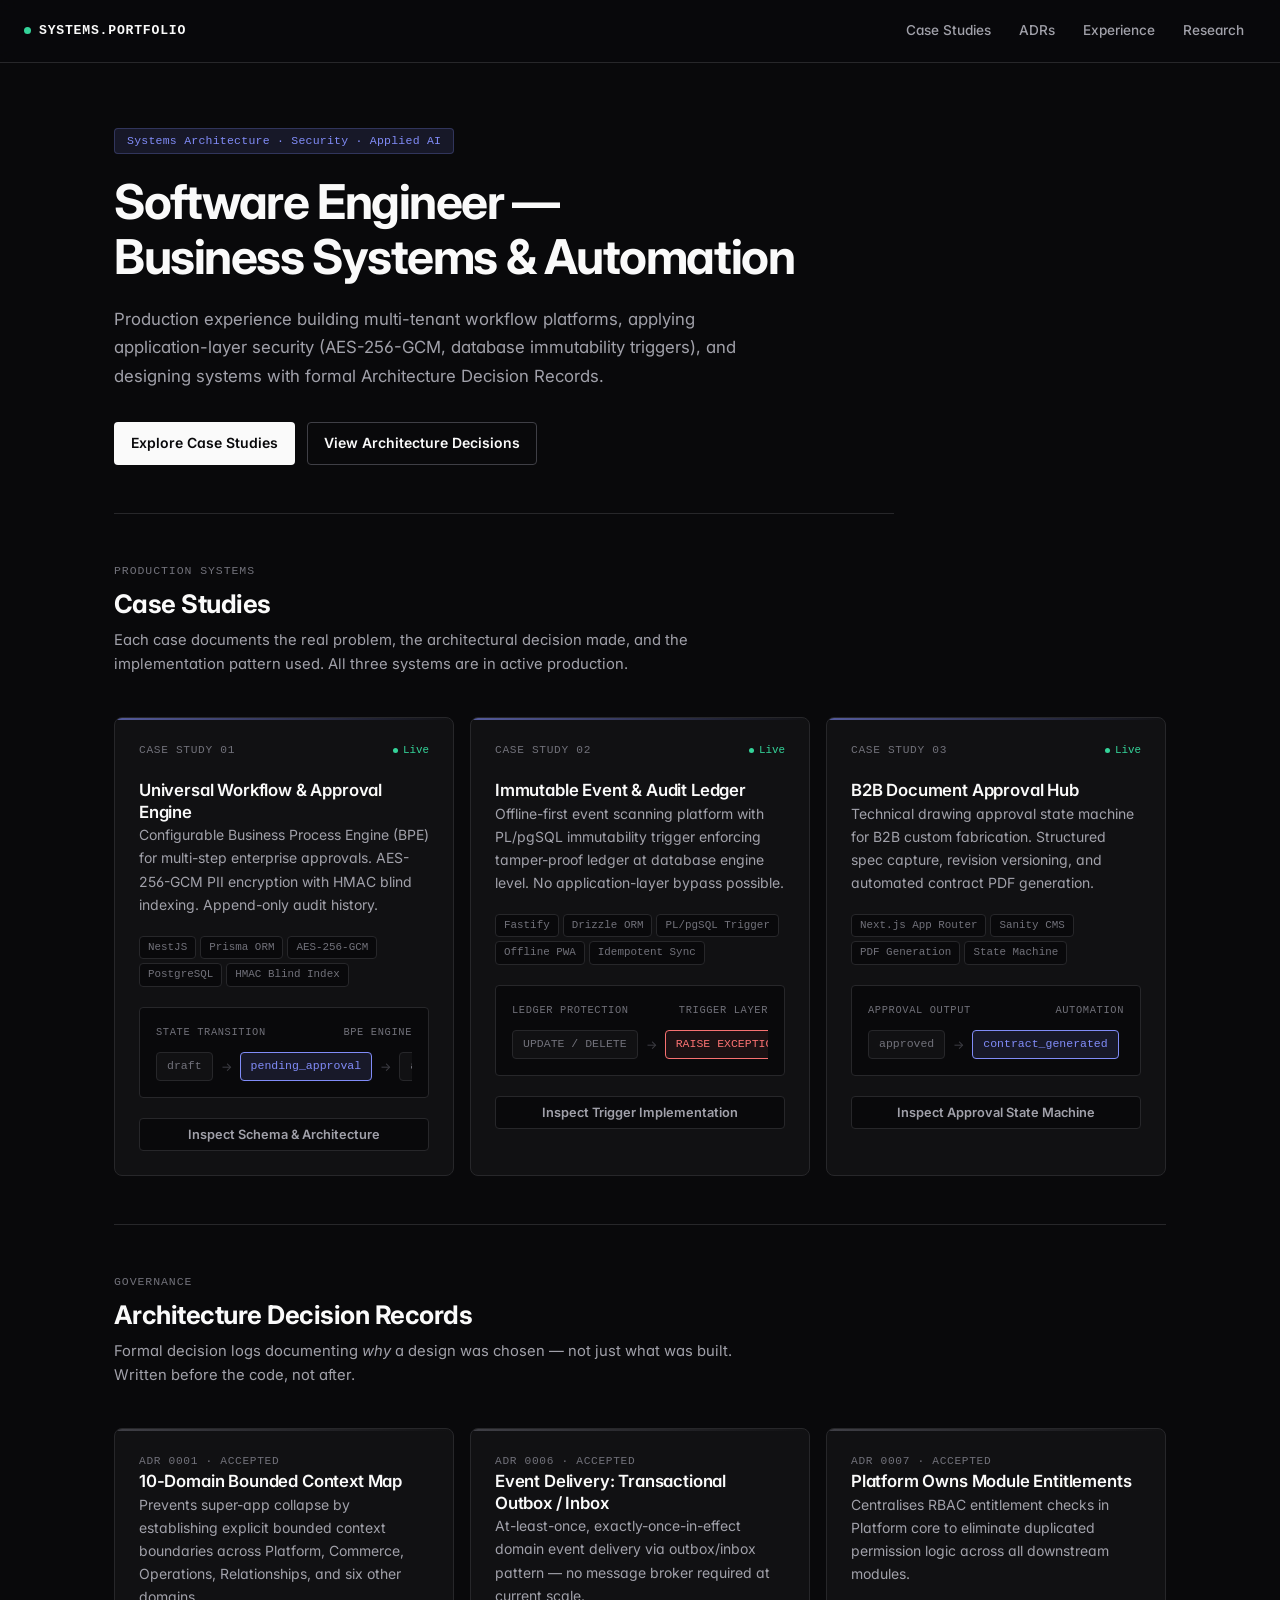
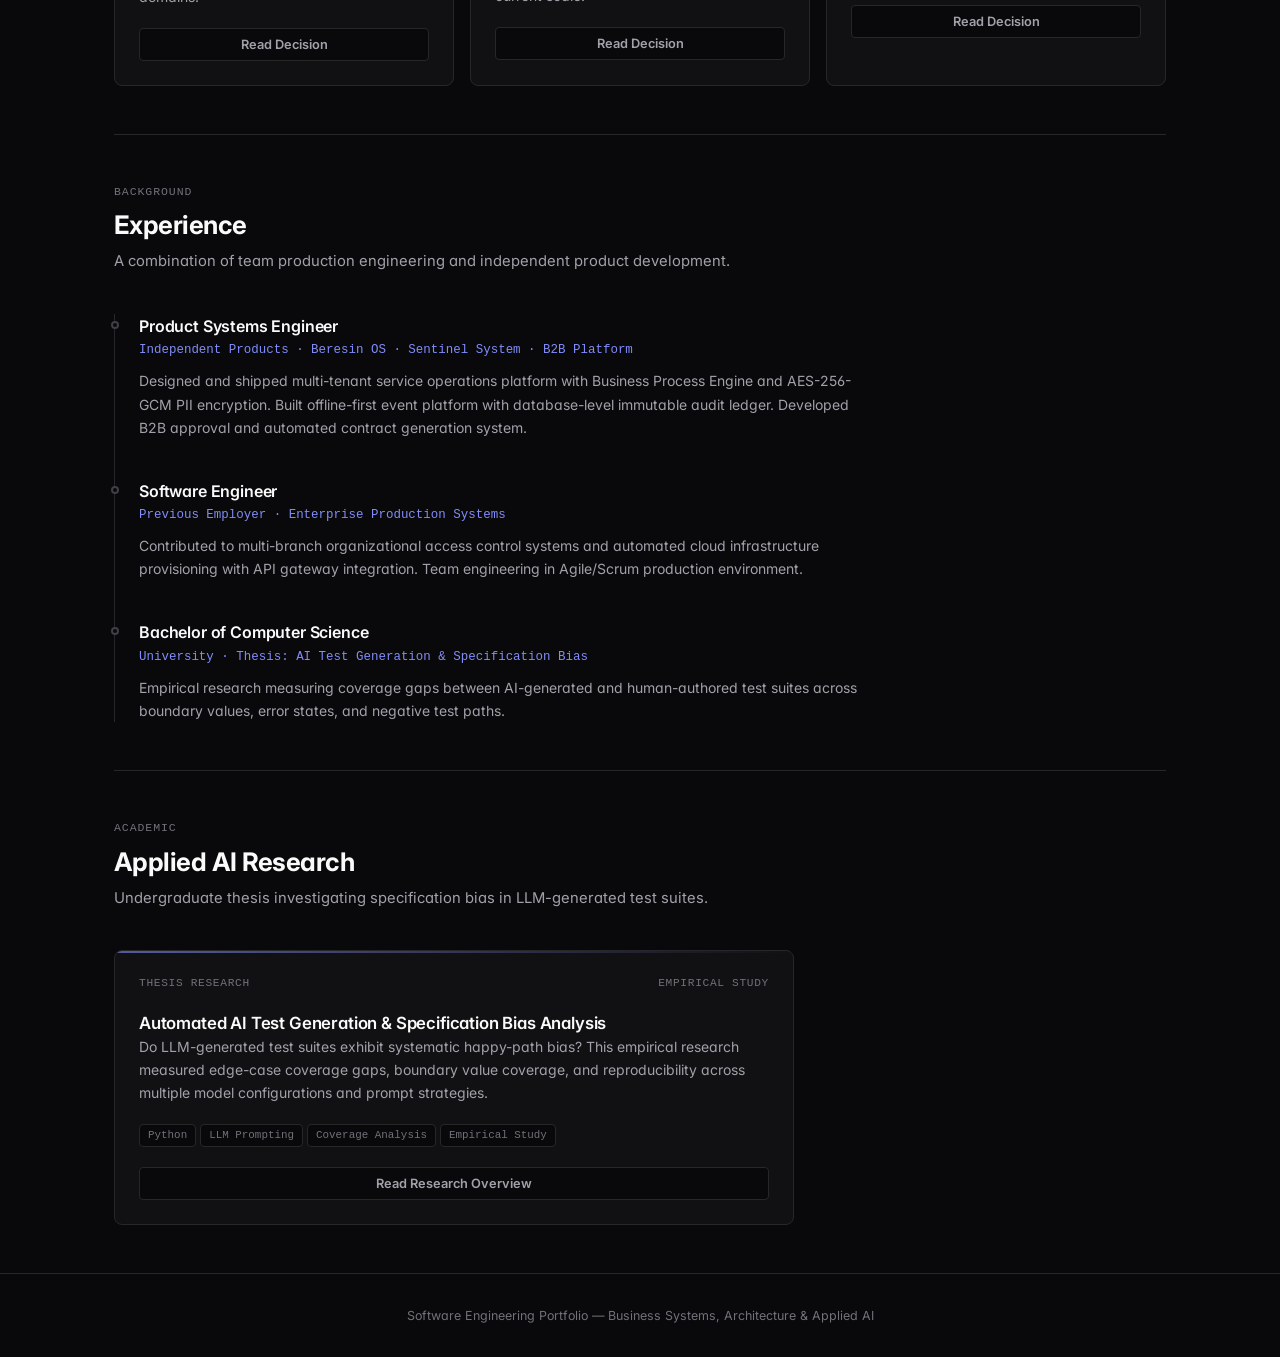
==== commit eb34c026: "style: Inter font, warm palette, token coloring, fixed modal animation, 3-breakpoint responsive" ====
--- a/website/index.html
+++ b/website/index.html
@@ -22,14 +22,16 @@
 
   <main class="container">
 
-    <!-- Hero Section -->
+    <!-- ============================================================
+         HERO
+         ============================================================ -->
     <section class="hero reveal-on-scroll">
       <div class="badge">Systems Architecture · Security · Applied AI</div>
-      <h1>Software Engineer — Business Systems & Automation</h1>
+      <h1>Software Engineer —<br>Business Systems & Automation</h1>
       <p>
-        Production experience building multi-tenant workflow platforms, applying application-layer
-        security (AES-256-GCM, database immutability triggers), and designing systems with
-        formal Architecture Decision Records.
+        Production experience building multi-tenant workflow platforms, applying
+        application-layer security (AES-256-GCM, database immutability triggers),
+        and designing systems with formal Architecture Decision Records.
       </p>
       <div class="hero-btns">
         <a href="#case-studies" class="btn-primary" id="hero-cta-cases">Explore Case Studies</a>
@@ -37,117 +39,123 @@
       </div>
     </section>
 
-    <!-- Case Studies Section -->
+    <!-- ============================================================
+         CASE STUDIES
+         ============================================================ -->
     <section id="case-studies">
+      <p class="section-label reveal-on-scroll">Production Systems</p>
       <h2 class="section-title reveal-on-scroll">Case Studies</h2>
       <p class="section-subtitle reveal-on-scroll">
-        Production-grade systems. Each case documents the problem, architectural decisions, and key implementation patterns.
+        Each case documents the real problem, the architectural decision made, and the implementation pattern used. All three systems are in active production.
       </p>
 
       <div class="grid-3">
 
         <!-- Case 1 -->
-        <article class="card reveal-on-scroll" id="card-case1">
+        <article class="card reveal-on-scroll reveal-delay-1" data-type="case-study" id="card-case1">
+          <div class="card-meta">
+            <span class="card-tag">Case Study 01</span>
+            <span class="card-status">Live</span>
+          </div>
           <div>
-            <div class="card-tag">Case Study 01 · Live</div>
             <h3>Universal Workflow & Approval Engine</h3>
             <p>
               Configurable Business Process Engine (BPE) for multi-step enterprise approvals.
               AES-256-GCM PII encryption with HMAC blind indexing. Append-only audit history.
             </p>
-            <div class="card-tech">
-              <span class="tech-pill">NestJS</span>
-              <span class="tech-pill">Prisma ORM</span>
-              <span class="tech-pill">AES-256-GCM</span>
-              <span class="tech-pill">PostgreSQL</span>
-              <span class="tech-pill">HMAC Blind Index</span>
+          </div>
+          <div class="card-tech">
+            <span class="tech-pill">NestJS</span>
+            <span class="tech-pill">Prisma ORM</span>
+            <span class="tech-pill">AES-256-GCM</span>
+            <span class="tech-pill">PostgreSQL</span>
+            <span class="tech-pill">HMAC Blind Index</span>
+          </div>
+          <div class="architecture-flow">
+            <div class="flow-title">
+              <span>STATE TRANSITION</span>
+              <span>BPE ENGINE</span>
             </div>
-
-            <!-- Anti-AI Interactive Visualizer -->
-            <div class="architecture-flow">
-              <div class="flow-title">
-                <span>STATE TRANSITION FLOW</span>
-                <span>BPE ENGINE</span>
-              </div>
-              <div class="flow-steps">
-                <span class="flow-node">Draft</span>
-                <span class="flow-arrow">&rarr;</span>
-                <span class="flow-node active">Pending Review</span>
-                <span class="flow-arrow">&rarr;</span>
-                <span class="flow-node">Approved</span>
-              </div>
+            <div class="flow-steps">
+              <span class="flow-node">draft</span>
+              <span class="flow-arrow">→</span>
+              <span class="flow-node active">pending_approval</span>
+              <span class="flow-arrow">→</span>
+              <span class="flow-node">approved</span>
             </div>
           </div>
-          <button class="card-btn" id="btn-case1" onclick="openModal('modal-case1')" style="margin-top: 1rem;">
+          <button class="card-btn" id="btn-case1" onclick="openModal('modal-case1')">
             Inspect Schema & Architecture
           </button>
         </article>
 
         <!-- Case 2 -->
-        <article class="card reveal-on-scroll" id="card-case2">
+        <article class="card reveal-on-scroll reveal-delay-2" data-type="case-study" id="card-case2">
+          <div class="card-meta">
+            <span class="card-tag">Case Study 02</span>
+            <span class="card-status">Live</span>
+          </div>
           <div>
-            <div class="card-tag">Case Study 02 · Live</div>
             <h3>Immutable Event & Audit Ledger</h3>
             <p>
               Offline-first event scanning platform with PL/pgSQL immutability trigger
-              enforcing tamper-proof ledger at database engine level. No application bypass possible.
+              enforcing tamper-proof ledger at database engine level. No application-layer bypass possible.
             </p>
-            <div class="card-tech">
-              <span class="tech-pill">Fastify</span>
-              <span class="tech-pill">Drizzle ORM</span>
-              <span class="tech-pill">PL/pgSQL Trigger</span>
-              <span class="tech-pill">Offline PWA</span>
-              <span class="tech-pill">Idempotent Sync</span>
+          </div>
+          <div class="card-tech">
+            <span class="tech-pill">Fastify</span>
+            <span class="tech-pill">Drizzle ORM</span>
+            <span class="tech-pill">PL/pgSQL Trigger</span>
+            <span class="tech-pill">Offline PWA</span>
+            <span class="tech-pill">Idempotent Sync</span>
+          </div>
+          <div class="architecture-flow">
+            <div class="flow-title">
+              <span>LEDGER PROTECTION</span>
+              <span>TRIGGER LAYER</span>
             </div>
-
-            <!-- Anti-AI Interactive Visualizer -->
-            <div class="architecture-flow">
-              <div class="flow-title">
-                <span>LEDGER PROTECTION</span>
-                <span>SQL ENGINE</span>
-              </div>
-              <div class="flow-steps">
-                <span class="flow-node">UPDATE Query</span>
-                <span class="flow-arrow">&rarr;</span>
-                <span class="flow-node active" style="border-color:#ef4444; color:#f87171;">TRIGGER BLOCK</span>
-              </div>
+            <div class="flow-steps">
+              <span class="flow-node">UPDATE / DELETE</span>
+              <span class="flow-arrow">→</span>
+              <span class="flow-node active-danger">RAISE EXCEPTION</span>
             </div>
           </div>
-          <button class="card-btn" id="btn-case2" onclick="openModal('modal-case2')" style="margin-top: 1rem;">
+          <button class="card-btn" id="btn-case2" onclick="openModal('modal-case2')">
             Inspect Trigger Implementation
           </button>
         </article>
 
         <!-- Case 3 -->
-        <article class="card reveal-on-scroll" id="card-case3">
+        <article class="card reveal-on-scroll reveal-delay-3" data-type="case-study" id="card-case3">
+          <div class="card-meta">
+            <span class="card-tag">Case Study 03</span>
+            <span class="card-status">Live</span>
+          </div>
           <div>
-            <div class="card-tag">Case Study 03 · Live</div>
             <h3>B2B Document Approval Hub</h3>
             <p>
               Technical drawing approval state machine for B2B custom fabrication.
               Structured spec capture, revision versioning, and automated contract PDF generation.
             </p>
-            <div class="card-tech">
-              <span class="tech-pill">Next.js App Router</span>
-              <span class="tech-pill">Sanity CMS</span>
-              <span class="tech-pill">PDF Generation</span>
-              <span class="tech-pill">State Machine</span>
+          </div>
+          <div class="card-tech">
+            <span class="tech-pill">Next.js App Router</span>
+            <span class="tech-pill">Sanity CMS</span>
+            <span class="tech-pill">PDF Generation</span>
+            <span class="tech-pill">State Machine</span>
+          </div>
+          <div class="architecture-flow">
+            <div class="flow-title">
+              <span>APPROVAL OUTPUT</span>
+              <span>AUTOMATION</span>
             </div>
-
-            <!-- Anti-AI Interactive Visualizer -->
-            <div class="architecture-flow">
-              <div class="flow-title">
-                <span>PIPELINE OUTPUT</span>
-                <span>AUTOMATION</span>
-              </div>
-              <div class="flow-steps">
-                <span class="flow-node">Client Signoff</span>
-                <span class="flow-arrow">&rarr;</span>
-                <span class="flow-node active">PDF Contract</span>
-              </div>
+            <div class="flow-steps">
+              <span class="flow-node">approved</span>
+              <span class="flow-arrow">→</span>
+              <span class="flow-node active">contract_generated</span>
             </div>
           </div>
-          <button class="card-btn" id="btn-case3" onclick="openModal('modal-case3')" style="margin-top: 1rem;">
+          <button class="card-btn" id="btn-case3" onclick="openModal('modal-case3')">
             Inspect Approval State Machine
           </button>
         </article>
@@ -155,59 +163,70 @@
       </div>
     </section>
 
-    <!-- Architecture & ADRs Section -->
+    <!-- ============================================================
+         ADRs
+         ============================================================ -->
     <section id="architecture">
+      <p class="section-label reveal-on-scroll">Governance</p>
       <h2 class="section-title reveal-on-scroll">Architecture Decision Records</h2>
       <p class="section-subtitle reveal-on-scroll">
         Formal decision logs documenting <em>why</em> a design was chosen — not just what was built.
-        Written for systems handling commerce, event delivery, access control, and domain boundaries.
+        Written before the code, not after.
       </p>
 
       <div class="grid-3">
-        <article class="card reveal-on-scroll" id="card-adr1">
-          <div class="card-tag">ADR 0001 · Accepted</div>
-          <h3>10-Domain Bounded Context Map</h3>
-          <p>
-            Defines explicit bounded context boundaries across Platform, Commerce, Operations,
-            Relationships, and six other domains to prevent the "super-app" collapse pattern.
-          </p>
+        <article class="card reveal-on-scroll reveal-delay-1" data-type="adr" id="card-adr1">
+          <div>
+            <div class="card-tag">ADR 0001 · Accepted</div>
+            <h3>10-Domain Bounded Context Map</h3>
+            <p>
+              Prevents super-app collapse by establishing explicit bounded context boundaries
+              across Platform, Commerce, Operations, Relationships, and six other domains.
+            </p>
+          </div>
           <button class="card-btn" id="btn-adr1" onclick="openModal('modal-adr1')">Read Decision</button>
         </article>
 
-        <article class="card reveal-on-scroll" id="card-adr6">
-          <div class="card-tag">ADR 0006 · Accepted</div>
-          <h3>Event Delivery: Transactional Outbox / Inbox</h3>
-          <p>
-            Guarantees at-least-once, exactly-once-in-effect domain event delivery
-            using the outbox/inbox pattern — no message broker required at current scale.
-          </p>
+        <article class="card reveal-on-scroll reveal-delay-2" data-type="adr" id="card-adr6">
+          <div>
+            <div class="card-tag">ADR 0006 · Accepted</div>
+            <h3>Event Delivery: Transactional Outbox / Inbox</h3>
+            <p>
+              At-least-once, exactly-once-in-effect domain event delivery
+              via outbox/inbox pattern — no message broker required at current scale.
+            </p>
+          </div>
           <button class="card-btn" id="btn-adr6" onclick="openModal('modal-adr6')">Read Decision</button>
         </article>
 
-        <article class="card reveal-on-scroll" id="card-adr7">
-          <div class="card-tag">ADR 0007 · Accepted</div>
-          <h3>Platform Owns Module Entitlements</h3>
-          <p>
-            Centralises RBAC entitlement checks in the Platform core to eliminate
-            duplicated permission logic and ensure consistent enforcement across all modules.
-          </p>
+        <article class="card reveal-on-scroll reveal-delay-3" data-type="adr" id="card-adr7">
+          <div>
+            <div class="card-tag">ADR 0007 · Accepted</div>
+            <h3>Platform Owns Module Entitlements</h3>
+            <p>
+              Centralises RBAC entitlement checks in Platform core to eliminate
+              duplicated permission logic across all downstream modules.
+            </p>
+          </div>
           <button class="card-btn" id="btn-adr7" onclick="openModal('modal-adr7')">Read Decision</button>
         </article>
       </div>
     </section>
 
-    <!-- Experience Timeline Section -->
+    <!-- ============================================================
+         EXPERIENCE
+         ============================================================ -->
     <section id="experience">
+      <p class="section-label reveal-on-scroll">Background</p>
       <h2 class="section-title reveal-on-scroll">Experience</h2>
       <p class="section-subtitle reveal-on-scroll">
         A combination of team production engineering and independent product development.
       </p>
 
       <div class="timeline">
-
         <div class="timeline-item reveal-on-scroll" id="exp-ventures">
           <div class="timeline-title">Product Systems Engineer</div>
-          <div class="timeline-role">Independent Products — Beresin OS · Sentinel System · B2B Platform</div>
+          <div class="timeline-role">Independent Products · Beresin OS · Sentinel System · B2B Platform</div>
           <div class="timeline-desc">
             Designed and shipped multi-tenant service operations platform with Business Process Engine
             and AES-256-GCM PII encryption. Built offline-first event platform with database-level
@@ -226,167 +245,241 @@
         </div>
 
         <div class="timeline-item reveal-on-scroll" id="exp-edu">
-          <div class="timeline-title">Bachelor of Computer Science / IT</div>
-          <div class="timeline-role">University — Thesis: AI Test Generation & Specification Bias</div>
+          <div class="timeline-title">Bachelor of Computer Science</div>
+          <div class="timeline-role">University · Thesis: AI Test Generation & Specification Bias</div>
           <div class="timeline-desc">
-            Empirical research on systematic bias in LLM-generated test suites.
-            Measured coverage gaps between AI-generated and human-authored test suites across
-            boundary values, error states, and negative test paths.
-          </div>
-        </div>
-
+            Empirical research measuring coverage gaps between AI-generated and human-authored
+            test suites across boundary values, error states, and negative test paths.
+          </div>
+        </div>
       </div>
     </section>
 
-    <!-- Applied AI Research Section -->
+    <!-- ============================================================
+         RESEARCH
+         ============================================================ -->
     <section id="research">
+      <p class="section-label reveal-on-scroll">Academic</p>
       <h2 class="section-title reveal-on-scroll">Applied AI Research</h2>
       <p class="section-subtitle reveal-on-scroll">
         Undergraduate thesis investigating specification bias in LLM-generated test suites.
       </p>
 
-      <article class="card reveal-on-scroll" id="card-research" style="margin-bottom: 2rem;">
-        <div class="card-tag">Thesis Research · Empirical Study</div>
-        <h3>Automated AI Test Generation & Specification Bias Analysis</h3>
-        <p>
-          Do LLM-generated test suites exhibit systematic happy-path bias? This empirical research
-          measured edge-case coverage gaps, boundary value coverage, and reproducibility
-          across multiple model configurations and prompt strategies.
-        </p>
-        <div class="card-tech" style="margin-bottom:1rem;">
+      <article class="card reveal-on-scroll" data-type="case-study" id="card-research" style="max-width: 680px;">
+        <div class="card-meta">
+          <span class="card-tag">Thesis Research</span>
+          <span class="card-tag">Empirical Study</span>
+        </div>
+        <div>
+          <h3>Automated AI Test Generation & Specification Bias Analysis</h3>
+          <p>
+            Do LLM-generated test suites exhibit systematic happy-path bias? This empirical research
+            measured edge-case coverage gaps, boundary value coverage, and reproducibility
+            across multiple model configurations and prompt strategies.
+          </p>
+        </div>
+        <div class="card-tech">
           <span class="tech-pill">Python</span>
           <span class="tech-pill">LLM Prompting</span>
           <span class="tech-pill">Coverage Analysis</span>
           <span class="tech-pill">Empirical Study</span>
         </div>
-        <button class="card-btn" id="btn-research" onclick="openModal('modal-research')">Read Research Overview</button>
+        <button class="card-btn" id="btn-research" onclick="openModal('modal-research')">
+          Read Research Overview
+        </button>
       </article>
     </section>
 
   </main>
 
-  <!-- Modals -->
+  <!-- ============================================================
+       MODALS
+       ============================================================ -->
+
   <div id="modal-case1" class="modal-overlay" role="dialog" aria-modal="true" aria-labelledby="m1-title">
     <div class="modal-content">
-      <button class="modal-close" onclick="closeModal('modal-case1')" aria-label="Close modal">&times;</button>
-      <h2 id="m1-title">Case Study 01: Universal Workflow Engine</h2>
-      <p style="color:var(--text-muted); margin-bottom:1rem;">
-        Application-layer AES-256-GCM PII encryption + HMAC-SHA256 blind indexing + append-only audit log.
-      </p>
-      <pre><code>// User: PII encrypted at application layer before DB write
-model User {
-  emailCiphertext  String  @map("email")       // 🔒 AES-256-GCM
-  emailBlindIndex  String  @unique @map("email_bidx") // 🔎 HMAC-SHA256
+      <button class="modal-close" onclick="closeModal('modal-case1')" aria-label="Close">&times;</button>
+      <h2 id="m1-title">Universal Workflow Engine</h2>
+      <p style="color:var(--text-muted); margin-bottom:var(--sp-5); font-size:0.875rem;">
+        AES-256-GCM + HMAC blind indexing + append-only audit log.
+        Domain-agnostic — same engine handles procurement, HR, maintenance, capex.
+      </p>
+      <div class="code-wrap">
+        <div class="code-header">
+          <span class="code-lang">Prisma (PostgreSQL)</span>
+        </div>
+        <pre><code><span class="c-comment">// PII encrypted at application layer — plaintext never stored</span>
+<span class="c-keyword">model</span> <span class="c-type">User</span> {
+  emailCiphertext  <span class="c-type">String</span>  <span class="c-keyword">@map</span>(<span class="c-string">"email"</span>)            <span class="c-comment">// 🔒 AES-256-GCM ciphertext</span>
+  emailBlindIndex  <span class="c-type">String</span>  <span class="c-keyword">@unique @map</span>(<span class="c-string">"email_bidx"</span>)  <span class="c-comment">// 🔎 HMAC-SHA256 for lookups</span>
 }
 
-// Generic BPE request — any approval domain
-model WorkflowRequest {
-  domain        String         // "procurement" | "hr" | "maintenance"
-  payload       Json           // typed domain-specific fields
-  currentStatus WorkflowStatus @default(draft)
-
-  @@index([domain])
-  @@index([currentStatus])
+<span class="c-comment">// BPE request — domain-agnostic state machine</span>
+<span class="c-keyword">model</span> <span class="c-type">WorkflowRequest</span> {
+  domain        <span class="c-type">String</span>          <span class="c-comment">// "procurement" | "hr" | "maintenance"</span>
+  payload       <span class="c-type">Json</span>            <span class="c-comment">// typed domain-specific fields</span>
+  currentStatus <span class="c-type">WorkflowStatus</span>  <span class="c-keyword">@default</span>(draft)
+
+  <span class="c-keyword">@@index</span>([domain])
+  <span class="c-keyword">@@index</span>([currentStatus])
 }
 
-// Append-only step log — INSERT only, never UPDATE or DELETE
-model ApprovalHistory {
-  previousStatus WorkflowStatus
-  newStatus      WorkflowStatus
-  executedAt     DateTime @default(now())
-
-  @@index([requestId])
+<span class="c-comment">// Append-only step log — INSERT only, never UPDATE or DELETE</span>
+<span class="c-keyword">model</span> <span class="c-type">ApprovalHistory</span> {
+  previousStatus <span class="c-type">WorkflowStatus</span>
+  newStatus      <span class="c-type">WorkflowStatus</span>
+  executedAt     <span class="c-type">DateTime</span>  <span class="c-keyword">@default</span>(now())
+
+  <span class="c-keyword">@@index</span>([requestId])
 }</code></pre>
+      </div>
     </div>
   </div>
 
   <div id="modal-case2" class="modal-overlay" role="dialog" aria-modal="true" aria-labelledby="m2-title">
     <div class="modal-content">
-      <button class="modal-close" onclick="closeModal('modal-case2')" aria-label="Close modal">&times;</button>
-      <h2 id="m2-title">Case Study 02: Immutable Ledger Trigger</h2>
-      <p style="color:var(--text-muted); margin-bottom:1rem;">
+      <button class="modal-close" onclick="closeModal('modal-case2')" aria-label="Close">&times;</button>
+      <h2 id="m2-title">Immutable Ledger Trigger</h2>
+      <p style="color:var(--text-muted); margin-bottom:var(--sp-5); font-size:0.875rem;">
         PL/pgSQL trigger enforcing append-only semantics at PostgreSQL engine level.
-      </p>
-      <pre><code>CREATE OR REPLACE FUNCTION enforce_ledger_immutability()
-RETURNS TRIGGER AS $$
-BEGIN
-    IF TG_OP = 'UPDATE' THEN
-        RAISE EXCEPTION
-            'SECURITY VIOLATION: Ledger entry % cannot be modified. Attempted by session user "%".',
+        Cannot be bypassed by any application code, API key, or direct DB session.
+      </p>
+      <div class="code-wrap">
+        <div class="code-header">
+          <span class="code-lang">PL/pgSQL (PostgreSQL)</span>
+        </div>
+        <pre><code><span class="c-keyword">CREATE OR REPLACE FUNCTION</span> enforce_ledger_immutability()
+<span class="c-keyword">RETURNS TRIGGER AS</span> $$
+<span class="c-keyword">BEGIN</span>
+    <span class="c-keyword">IF</span> TG_OP = <span class="c-string">'UPDATE'</span> <span class="c-keyword">THEN</span>
+        <span class="c-keyword">RAISE EXCEPTION</span>
+            <span class="c-string">'SECURITY VIOLATION: Ledger entry % cannot be modified. Session: "%".'</span>,
             OLD.id, session_user
-            USING ERRCODE = 'restrict_violation';  -- SQLSTATE 23001
-
-    ELSIF TG_OP = 'DELETE' THEN
-        RAISE EXCEPTION
-            'SECURITY VIOLATION: Ledger entry % cannot be deleted. Attempted by session user "%".',
+            <span class="c-keyword">USING ERRCODE</span> = <span class="c-string">'restrict_violation'</span>;  <span class="c-comment">-- SQLSTATE 23001</span>
+    <span class="c-keyword">ELSIF</span> TG_OP = <span class="c-string">'DELETE'</span> <span class="c-keyword">THEN</span>
+        <span class="c-keyword">RAISE EXCEPTION</span>
+            <span class="c-string">'SECURITY VIOLATION: Ledger entry % cannot be deleted. Session: "%".'</span>,
             OLD.id, session_user
-            USING ERRCODE = 'restrict_violation';
-    END IF;
-
-    RETURN NULL;
-END;
-$$ LANGUAGE plpgsql SECURITY DEFINER;
-
-CREATE TRIGGER trg_ledger_immutability
-    BEFORE UPDATE OR DELETE ON event_wallet_ledger
-    FOR EACH ROW EXECUTE FUNCTION enforce_ledger_immutability();</code></pre>
+            <span class="c-keyword">USING ERRCODE</span> = <span class="c-string">'restrict_violation'</span>;
+    <span class="c-keyword">END IF</span>;
+    <span class="c-keyword">RETURN NULL</span>;
+<span class="c-keyword">END</span>;
+$$ <span class="c-keyword">LANGUAGE</span> plpgsql <span class="c-keyword">SECURITY DEFINER</span>;
+
+<span class="c-keyword">CREATE TRIGGER</span> trg_ledger_immutability
+    <span class="c-keyword">BEFORE UPDATE OR DELETE ON</span> event_wallet_ledger
+    <span class="c-keyword">FOR EACH ROW EXECUTE FUNCTION</span> enforce_ledger_immutability();</code></pre>
+      </div>
     </div>
   </div>
 
   <div id="modal-case3" class="modal-overlay" role="dialog" aria-modal="true" aria-labelledby="m3-title">
     <div class="modal-content">
-      <button class="modal-close" onclick="closeModal('modal-case3')" aria-label="Close modal">&times;</button>
-      <h2 id="m3-title">Case Study 03: B2B Approval State Machine</h2>
-      <p style="color:var(--text-muted); margin-bottom:1rem;">
-        Structured state machine governing technical drawing signoffs before manufacturing.
-      </p>
-      <pre><code>State Machine Transitions:
-
-  draft
-    └─► client_submitted
-              └─► internal_review
-                        ├─► revision_requested
-                        │         └─► client_resubmitted → (back to internal_review)
-                        ├─► rejected [terminal]
-                        └─► approved
-                                  └─► contract_generated [terminal] → Auto-generate PDF</code></pre>
+      <button class="modal-close" onclick="closeModal('modal-case3')" aria-label="Close">&times;</button>
+      <h2 id="m3-title">B2B Approval State Machine</h2>
+      <p style="color:var(--text-muted); margin-bottom:var(--sp-5); font-size:0.875rem;">
+        All valid state transitions defined in one place. Invalid transitions are impossible to express.
+        Contract PDF is generated from the approved spec version — not from human-typed text.
+      </p>
+      <div class="code-wrap">
+        <div class="code-header">
+          <span class="code-lang">State Machine Diagram</span>
+        </div>
+        <pre><code>draft
+  └─► client_submitted
+            └─► internal_review
+                      ├─► revision_requested
+                      │         └─► client_resubmitted
+                      │                   └─► (back to internal_review)
+                      ├─► rejected                    [terminal]
+                      └─► approved
+                                └─► contract_generated [terminal]
+                                          │
+                                          └─► PDF: spec_version_id + hash(payload)</code></pre>
+      </div>
     </div>
   </div>
 
   <div id="modal-adr1" class="modal-overlay" role="dialog" aria-modal="true" aria-labelledby="madr1-title">
     <div class="modal-content">
-      <button class="modal-close" onclick="closeModal('modal-adr1')" aria-label="Close modal">&times;</button>
+      <button class="modal-close" onclick="closeModal('modal-adr1')" aria-label="Close">&times;</button>
       <h2 id="madr1-title">ADR 0001: 10-Domain Bounded Context Map</h2>
-      <p style="color:var(--text-muted); margin-bottom:1rem;"><strong>Status</strong>: Accepted · 2026-06-18</p>
-      <p><strong>Context</strong>: Prevents super-app collapse pattern by establishing 10 explicit domains.</p>
-      <p style="margin-top:1rem;"><strong>Decision</strong>: Adopt 10 domains: Platform, Commerce, Relationship, Operations, Content, Intelligence, Automation, Analytics, Finance, Integration.</p>
+      <p style="color:var(--text-muted); margin-bottom:var(--sp-5); font-size:0.875rem;">Status: Accepted · 2026-06-18</p>
+      <p style="font-size:0.9rem; color:var(--text-secondary); margin-bottom:var(--sp-4);"><strong style="color:var(--text-primary);">Context</strong><br>
+        The system spans multiple products. Without explicit boundaries, all of it collapses into one
+        super-app or fragments into ad-hoc tables with no owner. Options: ~6 broad domains (too coarse),
+        ~20 fine domains (too much overhead). 10 domains balances scale and legibility.
+      </p>
+      <p style="font-size:0.9rem; color:var(--text-secondary); margin-bottom:var(--sp-4);"><strong style="color:var(--text-primary);">Decision</strong><br>
+        Adopt 10 domains: Platform · Commerce · Relationship · Operations · Content · Intelligence ·
+        Automation · Analytics · Finance · Integration. Each domain owns its model, data, rules, API,
+        events, permissions, and lifecycle. The set is closed — a new ADR is required to add or remove.
+      </p>
+      <p style="font-size:0.9rem; color:var(--text-secondary);"><strong style="color:var(--text-primary);">Consequence</strong><br>
+        Every business record has a clear home. Cross-domain collaboration goes through events/APIs,
+        never through shared tables. Platform remains a trust layer, not a super-monolith.
+      </p>
     </div>
   </div>
 
   <div id="modal-adr6" class="modal-overlay" role="dialog" aria-modal="true" aria-labelledby="madr6-title">
     <div class="modal-content">
-      <button class="modal-close" onclick="closeModal('modal-adr6')" aria-label="Close modal">&times;</button>
-      <h2 id="madr6-title">ADR 0006: Event Delivery via Outbox/Inbox</h2>
-      <p style="color:var(--text-muted); margin-bottom:1rem;"><strong>Status</strong>: Accepted · 2026-06-18</p>
-      <p><strong>Context</strong>: Guarantees idempotent, durable cross-domain event delivery without heavy message brokers at current scale.</p>
+      <button class="modal-close" onclick="closeModal('modal-adr6')" aria-label="Close">&times;</button>
+      <h2 id="madr6-title">ADR 0006: Transactional Outbox / Inbox</h2>
+      <p style="color:var(--text-muted); margin-bottom:var(--sp-5); font-size:0.875rem;">Status: Accepted · 2026-06-18</p>
+      <p style="font-size:0.9rem; color:var(--text-secondary); margin-bottom:var(--sp-4);"><strong style="color:var(--text-primary);">Context</strong><br>
+        Domains must collaborate through events, never shared tables. A single paid-order event fans
+        out to seven domains. In-process emit loses events on crash. A broker is premature overhead.
+      </p>
+      <p style="font-size:0.9rem; color:var(--text-secondary); margin-bottom:var(--sp-4);"><strong style="color:var(--text-primary);">Decision</strong><br>
+        Each emitting domain owns <code>{domain}_outbox</code>, written in the same DB transaction as the
+        state change. Each consuming domain owns <code>{domain}_inbox</code>, keyed by event ID — making
+        consumption idempotent. A real broker can be added later without rewriting either table.
+      </p>
+      <p style="font-size:0.9rem; color:var(--text-secondary);"><strong style="color:var(--text-primary);">Consequence</strong><br>
+        No event is lost on crash. No event is processed twice. No new infrastructure at current scale.
+      </p>
     </div>
   </div>
 
   <div id="modal-adr7" class="modal-overlay" role="dialog" aria-modal="true" aria-labelledby="madr7-title">
     <div class="modal-content">
-      <button class="modal-close" onclick="closeModal('modal-adr7')" aria-label="Close modal">&times;</button>
-      <h2 id="madr7-title">ADR 0007: Platform Module Entitlements</h2>
-      <p style="color:var(--text-muted); margin-bottom:1rem;"><strong>Status</strong>: Accepted · 2026-06-18</p>
-      <p><strong>Context</strong>: Centralises RBAC feature entitlement checks in Platform core service.</p>
+      <button class="modal-close" onclick="closeModal('modal-adr7')" aria-label="Close">&times;</button>
+      <h2 id="madr7-title">ADR 0007: Platform Owns Module Entitlements</h2>
+      <p style="color:var(--text-muted); margin-bottom:var(--sp-5); font-size:0.875rem;">Status: Accepted · 2026-06-18</p>
+      <p style="font-size:0.9rem; color:var(--text-secondary); margin-bottom:var(--sp-4);"><strong style="color:var(--text-primary);">Context</strong><br>
+        If each module implements its own entitlement check, the logic diverges over time, edge cases
+        are handled inconsistently, and a billing change requires updates across all modules.
+      </p>
+      <p style="font-size:0.9rem; color:var(--text-secondary); margin-bottom:var(--sp-4);"><strong style="color:var(--text-primary);">Decision</strong><br>
+        Platform is the single source of truth for module entitlements. Any module calls the
+        Platform entitlement service or reads its cache — never maintains its own entitlement state.
+      </p>
+      <p style="font-size:0.9rem; color:var(--text-secondary);"><strong style="color:var(--text-primary);">Consequence</strong><br>
+        Billing changes propagate automatically. Entitlement logic is tested once, in one place.
+        Modules become simpler — they make a query, not a policy decision.
+      </p>
     </div>
   </div>
 
   <div id="modal-research" class="modal-overlay" role="dialog" aria-modal="true" aria-labelledby="mres-title">
     <div class="modal-content">
-      <button class="modal-close" onclick="closeModal('modal-research')" aria-label="Close modal">&times;</button>
-      <h2 id="mres-title">Research: AI Test Generation & Specification Bias</h2>
-      <p style="color:var(--text-muted); margin-bottom:1rem;"><strong>Type</strong>: Undergraduate Thesis · Empirical Study</p>
-      <p>Empirical study measuring happy-path overfitting and edge-case coverage gaps in AI-generated test suites.</p>
+      <button class="modal-close" onclick="closeModal('modal-research')" aria-label="Close">&times;</button>
+      <h2 id="mres-title">AI Test Generation & Specification Bias</h2>
+      <p style="color:var(--text-muted); margin-bottom:var(--sp-5); font-size:0.875rem;">Undergraduate Thesis · Empirical Study</p>
+      <p style="font-size:0.9rem; color:var(--text-secondary); margin-bottom:var(--sp-4);"><strong style="color:var(--text-primary);">Research Question</strong><br>
+        Do LLM-generated test suites systematically overfit to the happy path described in a
+        specification, while consistently failing to cover edge cases and negative test paths?
+      </p>
+      <p style="font-size:0.9rem; color:var(--text-secondary); margin-bottom:var(--sp-4);"><strong style="color:var(--text-primary);">Methodology</strong><br>
+        LLM prompting with varied temperature and prompt structures → coverage analysis against
+        human-authored test suites → reproducibility testing across multiple sessions.
+      </p>
+      <p style="font-size:0.9rem; color:var(--text-secondary);"><strong style="color:var(--text-primary);">Key Findings</strong><br>
+        Happy-path bias is consistent and measurable. Deterministic sampling (temperature=0) produces
+        reproducible bias — not unbiased output. Specification quality is the dominant variable:
+        ambiguous specs produce the worst AI coverage regardless of model.
+      </p>
     </div>
   </div>
 
@@ -394,47 +487,45 @@
     <p>Software Engineering Portfolio &mdash; Business Systems, Architecture & Applied AI</p>
   </footer>
 
-  <!-- Light Native JavaScript (< 1KB, 0 Dependencies) -->
+  <!-- Native JS: IntersectionObserver + Modal (< 800 bytes, 0 dependencies) -->
   <script>
-    // 1. Scroll-Driven Reveal Observer (Native IntersectionObserver)
-    const revealElements = document.querySelectorAll('.reveal-on-scroll');
-    const observer = new IntersectionObserver((entries) => {
-      entries.forEach((entry) => {
-        if (entry.isIntersecting) {
-          entry.target.classList.add('revealed');
-          observer.unobserve(entry.target);
+    // Scroll-Driven Reveal
+    const observer = new IntersectionObserver(
+      (entries) => entries.forEach((e) => {
+        if (e.isIntersecting) {
+          e.target.classList.add('revealed');
+          observer.unobserve(e.target);
         }
-      });
-    }, { threshold: 0.1 });
-
-    revealElements.forEach((el) => observer.observe(el));
-
-    // 2. Accessibility-Focused Modal Control
+      }),
+      { threshold: 0.08 }
+    );
+    document.querySelectorAll('.reveal-on-scroll').forEach((el) => observer.observe(el));
+
+    // Modal — uses visibility/opacity transition (not display:none)
     function openModal(id) {
       const modal = document.getElementById(id);
-      if (modal) {
-        modal.classList.add('active');
-        document.body.style.overflow = 'hidden';
-      }
+      modal.classList.add('active');
+      document.body.style.overflow = 'hidden';
+      // Move focus to modal content for keyboard accessibility
+      modal.querySelector('.modal-content').focus();
     }
 
     function closeModal(id) {
-      const modal = document.getElementById(id);
-      if (modal) {
-        modal.classList.remove('active');
-        document.body.style.overflow = '';
-      }
+      document.getElementById(id).classList.remove('active');
+      document.body.style.overflow = '';
     }
 
-    document.querySelectorAll('.modal-overlay').forEach((overlay) => {
+    // Close on overlay click
+    document.querySelectorAll('.modal-overlay').forEach((overlay) =>
       overlay.addEventListener('click', (e) => {
         if (e.target === overlay) closeModal(overlay.id);
-      });
-    });
-
+      })
+    );
+
+    // Close on Escape key
     document.addEventListener('keydown', (e) => {
       if (e.key === 'Escape') {
-        document.querySelectorAll('.modal-overlay.active').forEach((modal) => closeModal(modal.id));
+        document.querySelectorAll('.modal-overlay.active').forEach((m) => closeModal(m.id));
       }
     });
   </script>
--- a/website/style.css
+++ b/website/style.css
@@ -1,51 +1,73 @@
 /* ==========================================================================
-   SYSTEMS & ARCHITECTURE PORTFOLIO SYSTEM
-   Design System: Anti-AI Slop / High-Precision Enterprise Aesthetic
-   Aesthetics: Strict Rhythm, Apple-style Easing, Architectural Focus State
+   SYSTEMS & ARCHITECTURE PORTFOLIO
+   Design System: Anti-AI Slop / High-Precision Enterprise
+   Updated: Proper animation, Inter font, differentiated components
    ========================================================================== */
 
+/* Import Inter — sharper, more legible than system stack at all weights */
+@import url('https://fonts.googleapis.com/css2?family=Inter:wght@400;500;600;700&display=swap');
+
+/* ============================================================
+   DESIGN TOKENS
+   ============================================================ */
 :root {
-  /* Color Palette — Monochromatic Enterprise Precision */
-  --bg-main: #0a0c10;
-  --bg-surface: #12161f;
-  --bg-surface-hover: #181e2b;
-  --bg-card: rgba(18, 22, 31, 0.7);
-  --bg-overlay: rgba(5, 7, 10, 0.85);
-
-  --border-muted: #1e2638;
-  --border-subtle: #2d384e;
-  --border-focus: #4f46e5;
-
-  --text-primary: #f3f4f6;
-  --text-secondary: #9ca3af;
-  --text-muted: #6b7280;
-
-  --accent-cyan: #38bdf8;
-  --accent-emerald: #10b981;
-  --accent-amber: #f59e0b;
-  --accent-indigo: #6366f1;
-
-  /* Typography Scale */
+  /* Backgrounds — warm-tinted dark, not cold blue-gray */
+  --bg-main:          #09090b;
+  --bg-surface:       #111113;
+  --bg-surface-2:     #18181b;
+  --bg-overlay:       rgba(9, 9, 11, 0.88);
+
+  /* Borders */
+  --border-muted:     #27272a;
+  --border-subtle:    #3f3f46;
+  --border-focus:     #6366f1;
+
+  /* Text */
+  --text-primary:     #fafafa;
+  --text-secondary:   #a1a1aa;
+  --text-muted:       #71717a;
+
+  /* Accent — single primary accent, used sparingly */
+  --accent:           #818cf8;   /* indigo-400 — readable on dark, not neon */
+  --accent-dim:       rgba(129, 140, 248, 0.12);
+  --accent-border:    rgba(129, 140, 248, 0.25);
+
+  /* Semantic colors — only for status indicators */
+  --status-live:      #34d399;   /* emerald — "live product" dots */
+  --status-danger:    #f87171;   /* red — trigger block */
+
+  /* Typography */
+  --font-sans: "Inter", -apple-system, BlinkMacSystemFont, "Segoe UI", sans-serif;
   --font-mono: "JetBrains Mono", "Fira Code", ui-monospace, SFMono-Regular, Menlo, monospace;
-  --font-sans: -apple-system, BlinkMacSystemFont, "Segoe UI", Roboto, Helvetica, Arial, sans-serif;
-
-  /* Spacing Rhythm */
-  --space-2xs: 4px;
-  --space-xs: 8px;
-  --space-sm: 16px;
-  --space-md: 24px;
-  --space-lg: 32px;
-  --space-xl: 48px;
-  --space-2xl: 64px;
-
-  /* Easing Curve (Apple Native Feel) */
-  --ease-out-quint: cubic-bezier(0.22, 1, 0.36, 1);
-  --ease-apple: cubic-bezier(0.16, 1, 0.3, 1);
-  --transition-fast: 150ms var(--ease-apple);
-  --transition-normal: 250ms var(--ease-apple);
-}
-
-/* Reset & Base */
+
+  /* Spacing Rhythm — strict 4px base */
+  --sp-1:  4px;
+  --sp-2:  8px;
+  --sp-3:  12px;
+  --sp-4:  16px;
+  --sp-5:  20px;
+  --sp-6:  24px;
+  --sp-8:  32px;
+  --sp-10: 40px;
+  --sp-12: 48px;
+  --sp-16: 64px;
+
+  /* Easing */
+  --ease-apple:  cubic-bezier(0.16, 1, 0.3, 1);
+  --ease-linear: linear;
+  --dur-fast:    120ms;
+  --dur-normal:  220ms;
+  --dur-slow:    380ms;
+
+  /* Border Radius */
+  --radius-sm: 4px;
+  --radius-md: 8px;
+  --radius-lg: 12px;
+}
+
+/* ============================================================
+   RESET & BASE
+   ============================================================ */
 *, *::before, *::after {
   box-sizing: border-box;
   margin: 0;
@@ -55,10 +77,12 @@
 html {
   scroll-behavior: smooth;
   color-scheme: dark;
+  -webkit-text-size-adjust: 100%;
 }
 
 body {
   font-family: var(--font-sans);
+  font-feature-settings: "cv02", "cv03", "cv04", "cv11"; /* Inter optical features */
   background-color: var(--bg-main);
   color: var(--text-primary);
   line-height: 1.6;
@@ -68,16 +92,27 @@
   overflow-x: hidden;
 }
 
-/* Header & Navigation */
+/* ============================================================
+   LAYOUT
+   ============================================================ */
+.container {
+  max-width: 1100px;
+  margin: 0 auto;
+  padding: 0 var(--sp-6);
+}
+
+/* ============================================================
+   HEADER & NAV
+   ============================================================ */
 header {
   position: sticky;
   top: 0;
   z-index: 100;
-  background: rgba(10, 12, 16, 0.85);
-  backdrop-filter: blur(12px);
-  -webkit-backdrop-filter: blur(12px);
+  background: rgba(9, 9, 11, 0.82);
+  backdrop-filter: blur(14px) saturate(180%);
+  -webkit-backdrop-filter: blur(14px) saturate(180%);
   border-bottom: 1px solid var(--border-muted);
-  padding: 14px var(--space-md);
+  padding: var(--sp-4) var(--sp-6);
   display: flex;
   justify-content: space-between;
   align-items: center;
@@ -85,108 +120,128 @@
 
 .logo {
   font-family: var(--font-mono);
-  font-size: 0.85rem;
+  font-size: 0.82rem;
   font-weight: 700;
-  letter-spacing: 0.08em;
-  color: var(--accent-cyan);
+  letter-spacing: 0.06em;
+  color: var(--text-primary);
   display: flex;
   align-items: center;
-  gap: 8px;
-}
-
+  gap: var(--sp-2);
+}
+
+/* Live status indicator dot — only green dot has meaning (live system) */
 .logo::before {
   content: "";
   display: inline-block;
-  width: 8px;
-  height: 8px;
-  background-color: var(--accent-emerald);
+  width: 7px;
+  height: 7px;
+  background-color: var(--status-live);
   border-radius: 50%;
+  /* Subtle breathe — single CSS animation, purposeful (signals "live") */
+  animation: breathe 3s ease-in-out infinite;
+}
+
+@keyframes breathe {
+  0%, 100% { opacity: 1; }
+  50%       { opacity: 0.45; }
 }
 
 nav {
   display: flex;
-  gap: var(--space-md);
+  gap: var(--sp-1);
 }
 
 nav a {
   color: var(--text-secondary);
   text-decoration: none;
-  font-size: 0.88rem;
+  font-size: 0.85rem;
   font-weight: 500;
-  transition: color var(--transition-fast);
-  padding: 4px 8px;
-  border-radius: 4px;
-}
-
-nav a:hover, nav a:focus-visible {
+  padding: var(--sp-1) var(--sp-3);
+  border-radius: var(--radius-sm);
+  transition: color var(--dur-fast) var(--ease-apple),
+              background-color var(--dur-fast) var(--ease-apple);
+}
+
+nav a:hover {
   color: var(--text-primary);
   background: var(--border-muted);
-  outline: none;
-}
-
-/* Container */
-.container {
-  max-width: 1100px;
-  margin: 0 auto;
-  padding: 0 var(--space-md);
-}
-
-/* Hero Section */
+}
+
+nav a:focus-visible {
+  outline: 2px solid var(--border-focus);
+  outline-offset: 2px;
+}
+
+/* ============================================================
+   HERO
+   ============================================================ */
 .hero {
-  padding: var(--space-2xl) 0 var(--space-xl);
+  padding: var(--sp-16) 0 var(--sp-12);
   border-bottom: 1px solid var(--border-muted);
+  max-width: 780px;
 }
 
 .badge {
   display: inline-flex;
   align-items: center;
-  gap: 6px;
-  font-family: var(--font-mono);
-  font-size: 0.78rem;
-  color: var(--accent-cyan);
-  background: rgba(56, 189, 248, 0.08);
-  border: 1px solid rgba(56, 189, 248, 0.2);
-  padding: 4px 10px;
-  border-radius: 4px;
-  margin-bottom: var(--space-sm);
+  gap: var(--sp-2);
+  font-family: var(--font-mono);
+  font-size: 0.72rem;
+  font-weight: 500;
+  color: var(--accent);
+  background: var(--accent-dim);
+  border: 1px solid var(--accent-border);
+  padding: 3px var(--sp-3);
+  border-radius: var(--radius-sm);
+  letter-spacing: 0.02em;
+  margin-bottom: var(--sp-5);
 }
 
 .hero h1 {
-  font-size: 2.5rem;
+  font-size: 3rem;
   font-weight: 700;
-  letter-spacing: -0.02em;
-  line-height: 1.2;
-  margin-bottom: var(--space-sm);
-  color: #ffffff;
+  letter-spacing: -0.03em;
+  line-height: 1.15;
+  margin-bottom: var(--sp-5);
+  color: var(--text-primary);
 }
 
 .hero p {
-  font-size: 1.1rem;
+  font-size: 1.05rem;
   color: var(--text-secondary);
-  max-width: 720px;
-  margin-bottom: var(--space-lg);
+  line-height: 1.7;
+  max-width: 640px;
+  margin-bottom: var(--sp-8);
 }
 
 .hero-btns {
   display: flex;
-  gap: var(--space-sm);
+  gap: var(--sp-3);
   flex-wrap: wrap;
 }
 
-/* Buttons */
-.btn-primary, .btn-secondary, .card-btn {
+/* ============================================================
+   BUTTONS
+   ============================================================ */
+.btn-primary,
+.btn-secondary,
+.card-btn {
   display: inline-flex;
   align-items: center;
   justify-content: center;
   font-family: var(--font-sans);
-  font-size: 0.88rem;
+  font-size: 0.875rem;
   font-weight: 600;
-  padding: 10px 18px;
-  border-radius: 6px;
+  padding: 9px var(--sp-4);
+  border-radius: var(--radius-sm);
+  cursor: pointer;
   text-decoration: none;
-  cursor: pointer;
-  transition: all var(--transition-fast);
+  transition: background-color var(--dur-fast) var(--ease-apple),
+              color var(--dur-fast) var(--ease-apple),
+              border-color var(--dur-fast) var(--ease-apple),
+              transform var(--dur-fast) var(--ease-apple);
   border: 1px solid transparent;
+  white-space: nowrap;
 }
 
 .btn-primary {
@@ -195,177 +250,284 @@
 }
 
 .btn-primary:hover {
-  background: #ffffff;
+  background: #fff;
   transform: translateY(-1px);
 }
 
 .btn-secondary {
-  background: var(--bg-surface);
+  background: transparent;
   color: var(--text-primary);
   border-color: var(--border-subtle);
 }
 
 .btn-secondary:hover {
-  background: var(--bg-surface-hover);
-  border-color: var(--text-muted);
-}
-
-/* Section Headings */
+  background: var(--bg-surface-2);
+}
+
+.btn-primary:focus-visible,
+.btn-secondary:focus-visible,
+.card-btn:focus-visible {
+  outline: 2px solid var(--border-focus);
+  outline-offset: 2px;
+}
+
+/* ============================================================
+   SECTIONS
+   ============================================================ */
 section {
-  padding: var(--space-2xl) 0;
+  padding: var(--sp-12) 0;
   border-bottom: 1px solid var(--border-muted);
 }
 
+section:last-of-type {
+  border-bottom: none;
+}
+
+.section-label {
+  font-family: var(--font-mono);
+  font-size: 0.72rem;
+  font-weight: 500;
+  color: var(--text-muted);
+  text-transform: uppercase;
+  letter-spacing: 0.08em;
+  margin-bottom: var(--sp-2);
+}
+
 .section-title {
-  font-size: 1.5rem;
+  font-size: 1.6rem;
   font-weight: 700;
-  letter-spacing: -0.01em;
-  margin-bottom: var(--space-2xs);
+  letter-spacing: -0.02em;
+  line-height: 1.25;
+  margin-bottom: var(--sp-2);
 }
 
 .section-subtitle {
-  font-size: 0.95rem;
+  font-size: 0.925rem;
   color: var(--text-secondary);
-  margin-bottom: var(--space-xl);
-  max-width: 680px;
-}
-
-/* Grid System */
+  line-height: 1.65;
+  max-width: 620px;
+  margin-bottom: var(--sp-10);
+}
+
+/* ============================================================
+   GRID
+   ============================================================ */
 .grid-3 {
   display: grid;
-  grid-template-columns: repeat(auto-fit, minmax(320px, 1fr));
-  gap: var(--space-md);
-}
-
-/* Cards with Precise Anti-AI Hover State */
+  grid-template-columns: repeat(auto-fill, minmax(310px, 1fr));
+  gap: var(--sp-4);
+}
+
+/* ============================================================
+   CASE STUDY CARDS
+   ============================================================ */
 .card {
-  background: var(--bg-card);
+  background: var(--bg-surface);
   border: 1px solid var(--border-muted);
-  border-radius: 8px;
-  padding: var(--space-md);
+  border-radius: var(--radius-md);
+  padding: var(--sp-6);
   display: flex;
   flex-direction: column;
-  justify-content: space-between;
-  transition: transform var(--transition-normal), border-color var(--transition-normal), box-shadow var(--transition-normal);
+  gap: var(--sp-5);
+  transition: border-color var(--dur-normal) var(--ease-apple),
+              box-shadow var(--dur-normal) var(--ease-apple);
   position: relative;
+  overflow: hidden;
+}
+
+/* Top-edge accent — 3px rule, communicates card type */
+.card[data-type="case-study"]::before {
+  content: "";
+  position: absolute;
+  top: 0; left: 0; right: 0;
+  height: 2px;
+  background: linear-gradient(
+    90deg,
+    var(--accent) 0%,
+    transparent 100%
+  );
+  opacity: 0.6;
+  transition: opacity var(--dur-normal) var(--ease-apple);
+}
+
+.card[data-type="adr"]::before {
+  content: "";
+  position: absolute;
+  top: 0; left: 0; right: 0;
+  height: 2px;
+  background: linear-gradient(
+    90deg,
+    var(--border-subtle) 0%,
+    transparent 100%
+  );
+  opacity: 1;
 }
 
 .card:hover {
   border-color: var(--border-subtle);
-  transform: translateY(-2px);
-  box-shadow: 0 8px 24px rgba(0, 0, 0, 0.4);
+  box-shadow: 0 4px 20px rgba(0, 0, 0, 0.5);
+}
+
+.card[data-type="case-study"]:hover::before {
+  opacity: 1;
+}
+
+.card-meta {
+  display: flex;
+  align-items: center;
+  justify-content: space-between;
 }
 
 .card-tag {
   font-family: var(--font-mono);
-  font-size: 0.72rem;
+  font-size: 0.7rem;
   color: var(--text-muted);
   text-transform: uppercase;
-  letter-spacing: 0.05em;
-  margin-bottom: var(--space-xs);
+  letter-spacing: 0.06em;
+}
+
+/* Live indicator badge — only on live products */
+.card-status {
+  display: inline-flex;
+  align-items: center;
+  gap: 5px;
+  font-family: var(--font-mono);
+  font-size: 0.68rem;
+  color: var(--status-live);
+}
+
+.card-status::before {
+  content: "";
+  width: 5px;
+  height: 5px;
+  background: var(--status-live);
+  border-radius: 50%;
 }
 
 .card h3 {
-  font-size: 1.15rem;
+  font-size: 1.05rem;
   font-weight: 600;
-  margin-bottom: var(--space-xs);
-  color: #ffffff;
-}
-
-.card p {
-  font-size: 0.88rem;
+  letter-spacing: -0.01em;
+  line-height: 1.3;
+  color: var(--text-primary);
+}
+
+.card > p,
+.card > div > p {
+  font-size: 0.875rem;
   color: var(--text-secondary);
-  margin-bottom: var(--space-md);
+  line-height: 1.65;
 }
 
 .card-tech {
   display: flex;
   flex-wrap: wrap;
-  gap: 6px;
-  margin-bottom: var(--space-md);
+  gap: var(--sp-1);
 }
 
 .tech-pill {
   font-family: var(--font-mono);
-  font-size: 0.72rem;
-  padding: 3px 8px;
-  background: rgba(255, 255, 255, 0.04);
+  font-size: 0.68rem;
+  padding: 2px var(--sp-2);
+  background: var(--bg-main);
   border: 1px solid var(--border-muted);
-  border-radius: 4px;
-  color: var(--text-secondary);
+  border-radius: var(--radius-sm);
+  color: var(--text-muted);
 }
 
 .card-btn {
   width: 100%;
-  background: var(--bg-surface);
+  background: var(--bg-main);
+  color: var(--text-secondary);
+  border: 1px solid var(--border-muted);
+  font-size: 0.8rem;
+  padding: 8px var(--sp-4);
+}
+
+.card-btn:hover {
+  background: var(--bg-surface-2);
+  border-color: var(--border-subtle);
   color: var(--text-primary);
+}
+
+/* ============================================================
+   ARCHITECTURE FLOW VISUALIZER
+   ============================================================ */
+.architecture-flow {
+  background: var(--bg-main);
   border: 1px solid var(--border-muted);
-  margin-top: auto;
-}
-
-.card-btn:hover {
-  background: var(--bg-surface-hover);
-  border-color: var(--border-subtle);
-  color: var(--accent-cyan);
-}
-
-/* Interactive SVG State Machine Flow Indicator */
-.architecture-flow {
+  border-radius: var(--radius-sm);
+  padding: var(--sp-4);
+}
+
+.flow-title {
+  display: flex;
+  justify-content: space-between;
+  font-family: var(--font-mono);
+  font-size: 0.65rem;
+  color: var(--text-muted);
+  text-transform: uppercase;
+  letter-spacing: 0.06em;
+  margin-bottom: var(--sp-3);
+}
+
+.flow-steps {
+  display: flex;
+  align-items: center;
+  gap: var(--sp-2);
+  overflow-x: auto;
+  scrollbar-width: none;
+}
+
+.flow-steps::-webkit-scrollbar { display: none; }
+
+.flow-node {
+  font-family: var(--font-mono);
+  font-size: 0.72rem;
+  padding: 4px 10px;
   background: var(--bg-surface);
   border: 1px solid var(--border-muted);
-  border-radius: 8px;
-  padding: var(--space-md);
-  margin-top: var(--space-md);
-}
-
-.flow-title {
-  font-family: var(--font-mono);
-  font-size: 0.8rem;
+  border-radius: var(--radius-sm);
+  white-space: nowrap;
   color: var(--text-muted);
-  margin-bottom: var(--space-sm);
-  display: flex;
-  justify-content: space-between;
-}
-
-.flow-steps {
-  display: flex;
-  align-items: center;
-  gap: var(--space-xs);
-  overflow-x: auto;
-  padding-bottom: 4px;
-}
-
-.flow-node {
-  font-family: var(--font-mono);
+  flex-shrink: 0;
+}
+
+/* Active node — purposeful pulse, communicates "current state" */
+.flow-node.active {
+  border-color: var(--accent);
+  color: var(--accent);
+  background: var(--accent-dim);
+  animation: node-pulse 2.5s ease-in-out infinite;
+}
+
+.flow-node.active-danger {
+  border-color: var(--status-danger);
+  color: var(--status-danger);
+  background: rgba(248, 113, 113, 0.08);
+}
+
+@keyframes node-pulse {
+  0%, 100% { opacity: 1; }
+  50%       { opacity: 0.65; }
+}
+
+.flow-arrow {
+  color: var(--border-subtle);
   font-size: 0.75rem;
-  padding: 6px 12px;
-  background: var(--bg-main);
-  border: 1px solid var(--border-muted);
-  border-radius: 4px;
-  white-space: nowrap;
-  color: var(--text-secondary);
-  transition: all var(--transition-fast);
-}
-
-.flow-node.active {
-  border-color: var(--accent-cyan);
-  color: var(--accent-cyan);
-  background: rgba(56, 189, 248, 0.06);
-}
-
-.flow-arrow {
-  color: var(--text-muted);
-  font-size: 0.8rem;
-}
-
-/* Timeline */
+  flex-shrink: 0;
+}
+
+/* ============================================================
+   TIMELINE
+   ============================================================ */
 .timeline {
   display: flex;
   flex-direction: column;
-  gap: var(--space-lg);
-  position: relative;
-  padding-left: var(--space-md);
+  gap: var(--sp-10);
+  padding-left: var(--sp-6);
   border-left: 1px solid var(--border-muted);
+  max-width: 760px;
 }
 
 .timeline-item {
@@ -375,128 +537,191 @@
 .timeline-item::before {
   content: "";
   position: absolute;
-  left: calc(-1 * var(--space-md) - 4.5px);
-  top: 6px;
+  left: calc(-1 * var(--sp-6) - 4px);
+  top: 7px;
   width: 8px;
   height: 8px;
   background: var(--bg-main);
-  border: 2px solid var(--text-muted);
+  border: 2px solid var(--border-subtle);
   border-radius: 50%;
-  transition: border-color var(--transition-fast);
+  transition: border-color var(--dur-fast) var(--ease-apple),
+              background-color var(--dur-fast) var(--ease-apple);
 }
 
 .timeline-item:hover::before {
-  border-color: var(--accent-cyan);
+  border-color: var(--accent);
+  background: var(--accent-dim);
 }
 
 .timeline-title {
-  font-size: 1.1rem;
+  font-size: 1rem;
   font-weight: 600;
-  color: #ffffff;
+  letter-spacing: -0.01em;
+  color: var(--text-primary);
+  margin-bottom: 2px;
 }
 
 .timeline-role {
   font-family: var(--font-mono);
-  font-size: 0.82rem;
-  color: var(--accent-cyan);
-  margin-bottom: var(--space-xs);
+  font-size: 0.78rem;
+  color: var(--accent);
+  margin-bottom: var(--sp-2);
 }
 
 .timeline-desc {
-  font-size: 0.9rem;
+  font-size: 0.875rem;
   color: var(--text-secondary);
-  max-width: 720px;
-}
-
-/* Modals — Clean Apple Overlay */
+  line-height: 1.65;
+}
+
+/* ============================================================
+   MODAL — CORRECT ANIMATION PATTERN
+   CSS trick: visibility + opacity for animatable overlay
+   display:none → display:flex cannot animate; this can.
+   ============================================================ */
 .modal-overlay {
   position: fixed;
   inset: 0;
   z-index: 200;
   background: var(--bg-overlay);
-  backdrop-filter: blur(8px);
-  -webkit-backdrop-filter: blur(8px);
-  display: none;
+  backdrop-filter: blur(10px) saturate(160%);
+  -webkit-backdrop-filter: blur(10px) saturate(160%);
+  display: flex;
   align-items: center;
   justify-content: center;
-  padding: var(--space-md);
+  padding: var(--sp-6);
+  /* Invisible but present in DOM — this allows animation */
   opacity: 0;
-  transition: opacity var(--transition-normal);
+  visibility: hidden;
+  transition: opacity var(--dur-normal) var(--ease-apple),
+              visibility var(--dur-normal) var(--ease-apple);
 }
 
 .modal-overlay.active {
-  display: flex;
   opacity: 1;
+  visibility: visible;
 }
 
 .modal-content {
   background: var(--bg-surface);
   border: 1px solid var(--border-subtle);
-  border-radius: 10px;
-  max-width: 760px;
+  border-radius: var(--radius-lg);
+  max-width: 740px;
   width: 100%;
-  max-height: 85vh;
+  max-height: 82vh;
   overflow-y: auto;
-  padding: var(--space-lg);
+  padding: var(--sp-8);
   position: relative;
-  box-shadow: 0 20px 50px rgba(0, 0, 0, 0.6);
-  transform: scale(0.97);
-  transition: transform var(--transition-normal);
+  box-shadow:
+    0 0 0 1px rgba(255,255,255,0.05) inset,
+    0 24px 48px rgba(0, 0, 0, 0.7);
+  transform: scale(0.96) translateY(6px);
+  transition: transform var(--dur-slow) var(--ease-apple);
 }
 
 .modal-overlay.active .modal-content {
-  transform: scale(1);
-}
+  transform: scale(1) translateY(0);
+}
+
+/* Modal scrollbar — discreet */
+.modal-content::-webkit-scrollbar { width: 4px; }
+.modal-content::-webkit-scrollbar-track { background: transparent; }
+.modal-content::-webkit-scrollbar-thumb { background: var(--border-subtle); border-radius: 2px; }
 
 .modal-close {
   position: absolute;
-  top: var(--space-md);
-  right: var(--space-md);
-  background: transparent;
-  border: none;
+  top: var(--sp-5);
+  right: var(--sp-5);
+  background: var(--bg-main);
+  border: 1px solid var(--border-muted);
   color: var(--text-muted);
-  font-size: 1.5rem;
+  font-size: 1rem;
+  line-height: 1;
   cursor: pointer;
-  padding: 4px 8px;
-  line-height: 1;
-  border-radius: 4px;
+  padding: 5px 8px;
+  border-radius: var(--radius-sm);
+  transition: color var(--dur-fast) var(--ease-apple),
+              background-color var(--dur-fast) var(--ease-apple);
 }
 
 .modal-close:hover {
   color: var(--text-primary);
-  background: var(--border-muted);
+  background: var(--bg-surface-2);
 }
 
 .modal-content h2 {
-  font-size: 1.35rem;
+  font-size: 1.25rem;
   font-weight: 700;
-  margin-bottom: var(--space-xs);
-  padding-right: var(--space-lg);
-}
-
-/* Code Blocks inside Modals */
+  letter-spacing: -0.02em;
+  margin-bottom: var(--sp-2);
+  padding-right: var(--sp-10);
+  line-height: 1.3;
+}
+
+/* ============================================================
+   CODE BLOCKS — token coloring without a library
+   ============================================================ */
+.code-wrap {
+  margin-top: var(--sp-4);
+  border: 1px solid var(--border-muted);
+  border-radius: var(--radius-md);
+  overflow: hidden;
+}
+
+.code-header {
+  display: flex;
+  align-items: center;
+  justify-content: space-between;
+  background: var(--bg-surface-2);
+  border-bottom: 1px solid var(--border-muted);
+  padding: var(--sp-2) var(--sp-4);
+}
+
+.code-lang {
+  font-family: var(--font-mono);
+  font-size: 0.68rem;
+  color: var(--text-muted);
+  text-transform: uppercase;
+  letter-spacing: 0.06em;
+}
+
 pre {
   background: var(--bg-main);
-  border: 1px solid var(--border-muted);
-  border-radius: 6px;
-  padding: var(--space-md);
-  font-family: var(--font-mono);
-  font-size: 0.82rem;
-  line-height: 1.5;
-  color: #e5e7eb;
+  padding: var(--sp-5);
+  font-family: var(--font-mono);
+  font-size: 0.8rem;
+  line-height: 1.65;
+  color: #e4e4e7;
   overflow-x: auto;
-  margin-top: var(--space-sm);
-}
+  margin: 0;
+  scrollbar-width: thin;
+  scrollbar-color: var(--border-subtle) transparent;
+}
+
+pre::-webkit-scrollbar { height: 4px; }
+pre::-webkit-scrollbar-thumb { background: var(--border-subtle); border-radius: 2px; }
 
 code {
   font-family: var(--font-mono);
-}
-
-/* Scroll-Driven Reveal Animation Class */
+  font-size: 0.8rem;
+}
+
+/* Inline comment coloring in <pre> — avoids a JS library */
+.c-comment  { color: #52525b; font-style: italic; }
+.c-keyword  { color: #a78bfa; }
+.c-string   { color: #6ee7b7; }
+.c-type     { color: #93c5fd; }
+.c-operator { color: #e4e4e7; }
+
+/* ============================================================
+   SCROLL-DRIVEN REVEAL
+   Stagger delays applied via data-delay attribute in HTML
+   ============================================================ */
 .reveal-on-scroll {
   opacity: 0;
-  transform: translateY(16px);
-  transition: opacity 400ms var(--ease-apple), transform 400ms var(--ease-apple);
+  transform: translateY(12px);
+  transition: opacity var(--dur-slow) var(--ease-apple),
+              transform var(--dur-slow) var(--ease-apple);
 }
 
 .reveal-on-scroll.revealed {
@@ -504,24 +729,94 @@
   transform: translateY(0);
 }
 
-/* Footer */
+/* Stagger: cards in grid get a small delay multiplier */
+.reveal-delay-1 { transition-delay: 60ms; }
+.reveal-delay-2 { transition-delay: 120ms; }
+.reveal-delay-3 { transition-delay: 180ms; }
+
+/* ============================================================
+   FOOTER
+   ============================================================ */
 footer {
-  padding: var(--space-xl) 0;
+  padding: var(--sp-8) 0;
   text-align: center;
-  font-size: 0.82rem;
+  font-size: 0.78rem;
   color: var(--text-muted);
   border-top: 1px solid var(--border-muted);
 }
 
-/* Focus States for Accessibility */
-a:focus-visible, button:focus-visible {
-  outline: 2px solid var(--border-focus);
-  outline-offset: 2px;
-}
-
-/* Mobile Responsiveness */
-@media (max-width: 640px) {
-  .hero h1 { font-size: 1.8rem; }
-  .grid-3 { grid-template-columns: 1fr; }
-  header { flex-direction: column; gap: var(--space-xs); }
-}
+/* ============================================================
+   RESPONSIVE
+   Three explicit breakpoints — 375, 768, 1280
+   ============================================================ */
+
+/* Tablet */
+@media (max-width: 768px) {
+  .hero h1 {
+    font-size: 2.2rem;
+  }
+
+  .grid-3 {
+    grid-template-columns: 1fr;
+  }
+
+  .modal-content {
+    padding: var(--sp-6);
+    max-height: 90vh;
+  }
+}
+
+/* Mobile */
+@media (max-width: 480px) {
+  header {
+    flex-direction: column;
+    align-items: flex-start;
+    gap: var(--sp-3);
+    padding: var(--sp-3) var(--sp-4);
+  }
+
+  nav {
+    gap: 2px;
+    width: 100%;
+  }
+
+  nav a {
+    font-size: 0.8rem;
+    padding: var(--sp-1) var(--sp-2);
+  }
+
+  .container {
+    padding: 0 var(--sp-4);
+  }
+
+  .hero {
+    padding: var(--sp-10) 0 var(--sp-8);
+  }
+
+  .hero h1 {
+    font-size: 1.75rem;
+    letter-spacing: -0.02em;
+  }
+
+  .hero p {
+    font-size: 0.95rem;
+  }
+
+  .hero-btns {
+    flex-direction: column;
+  }
+
+  .btn-primary, .btn-secondary {
+    width: 100%;
+    justify-content: center;
+  }
+
+  .timeline {
+    padding-left: var(--sp-5);
+  }
+
+  .modal-content {
+    padding: var(--sp-5);
+    border-radius: var(--radius-md);
+  }
+}
